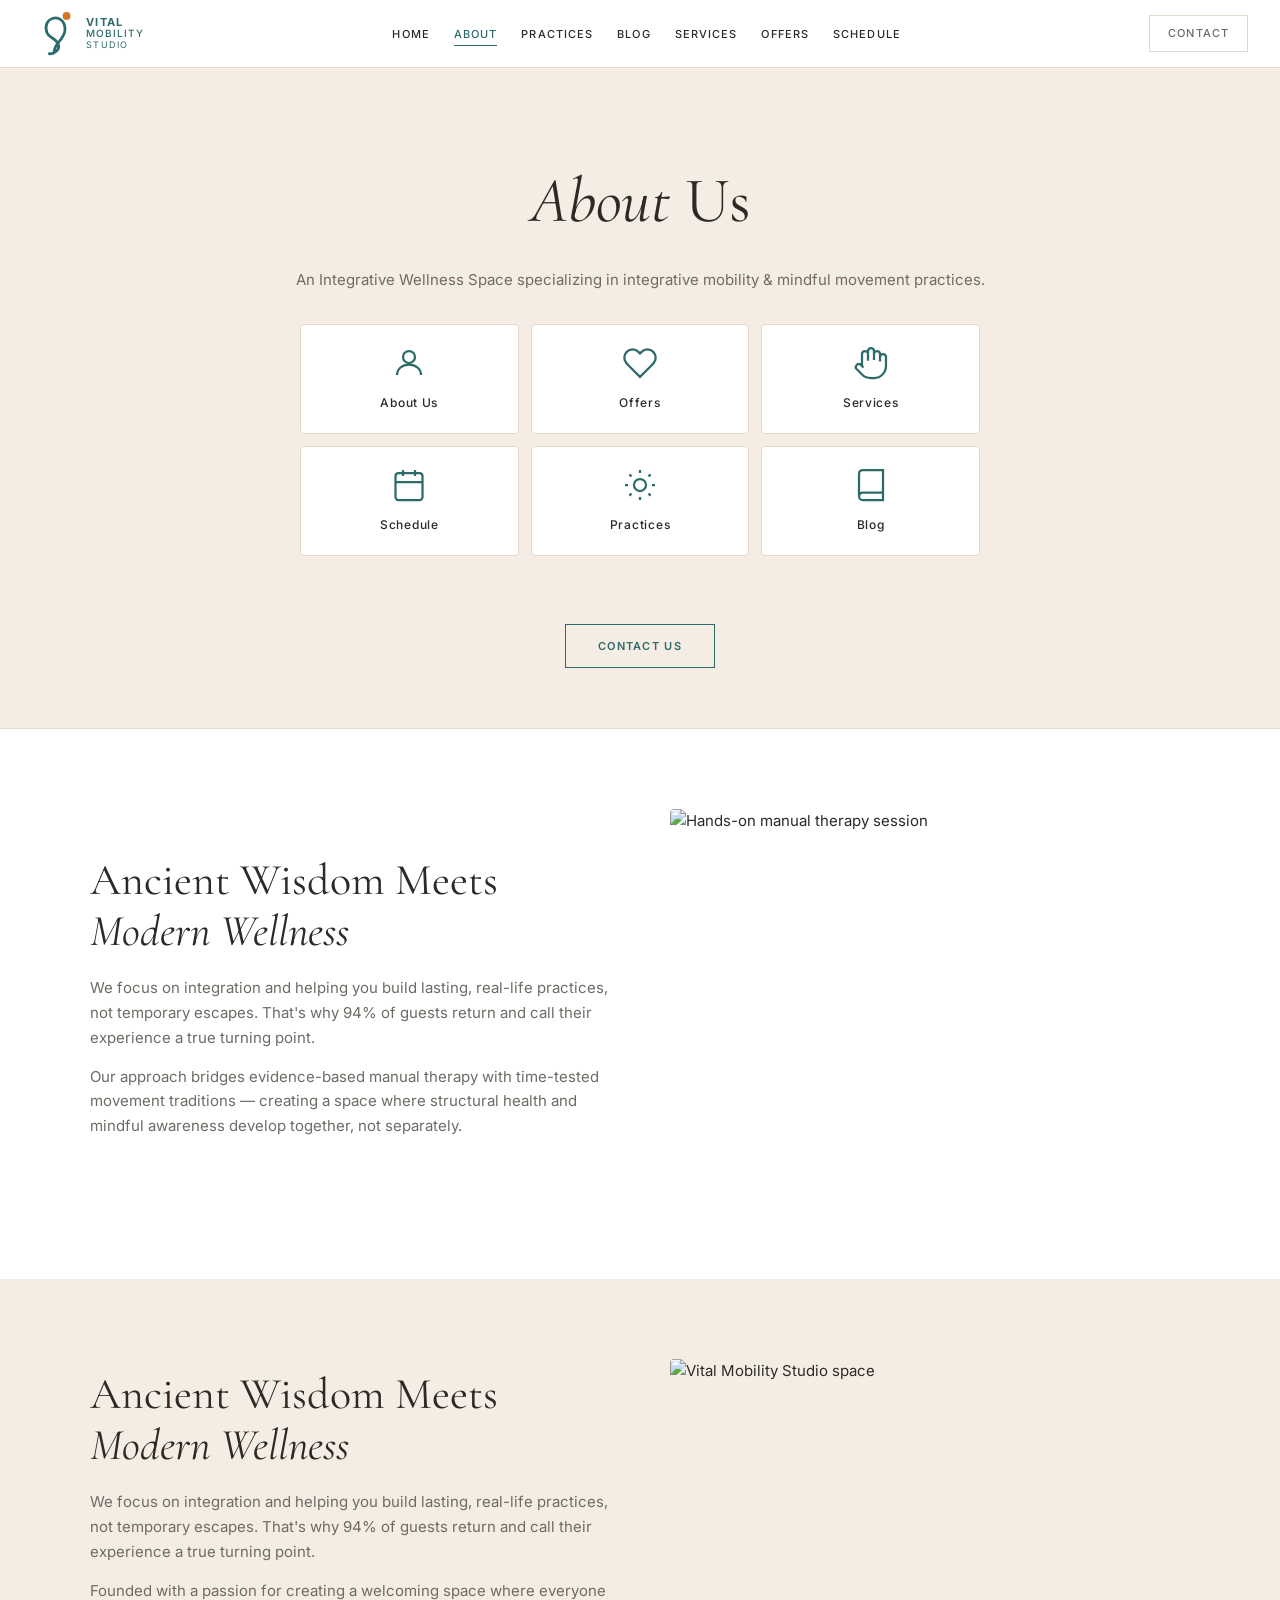
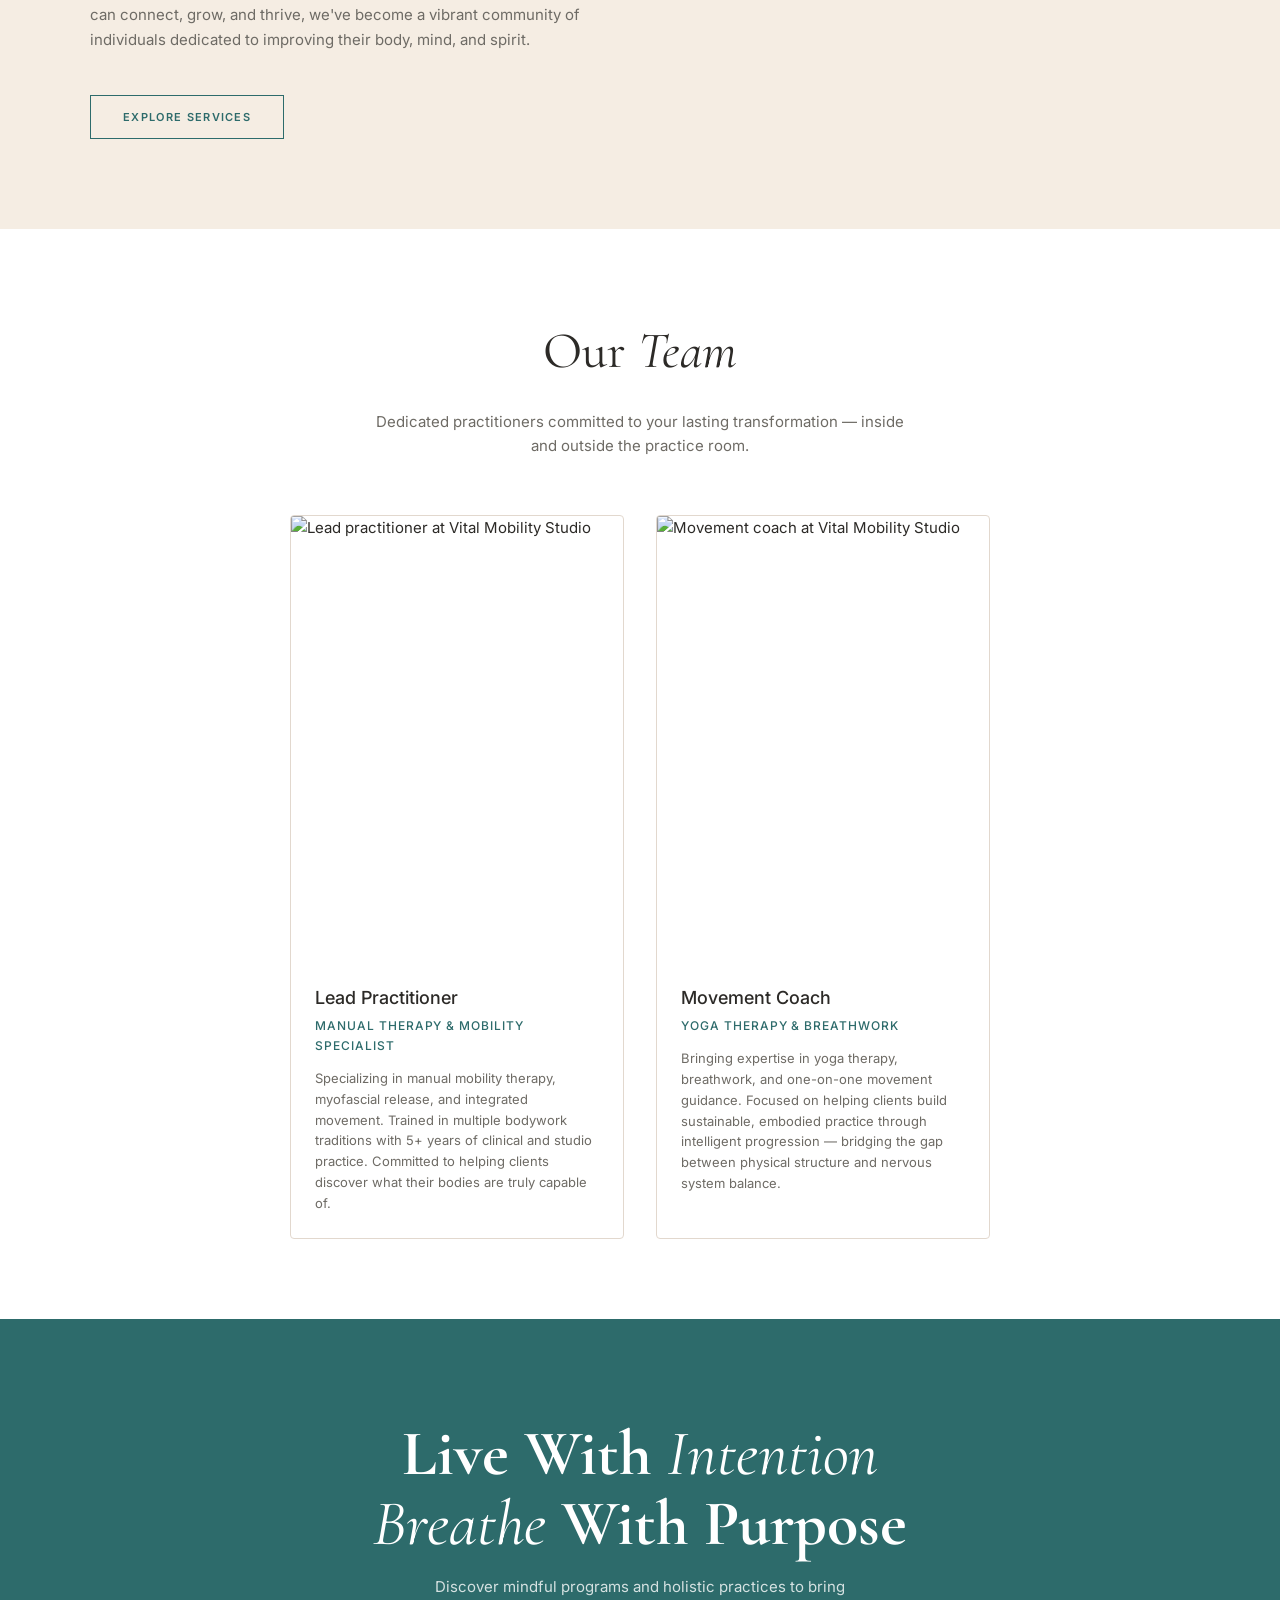
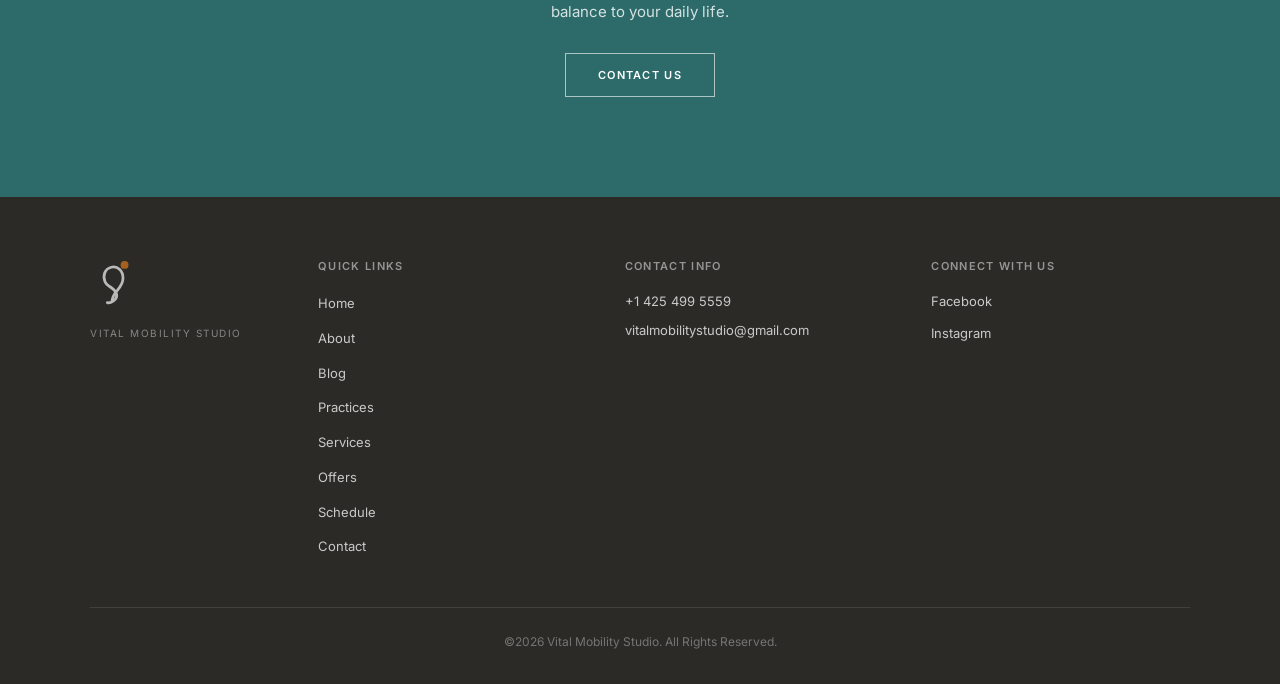
==== about.html @ e7a3f4a9 "Initial site build for Vital Mobility Studio Complete static HTML/CSS site with 8 pages: - Home, Abo" ====
<!DOCTYPE html>
<html lang="en">
<head>
  <meta charset="UTF-8">
  <meta name="viewport" content="width=device-width, initial-scale=1.0">
  <title>About Us — Vital Mobility Studio</title>
  <link rel="stylesheet" href="css/style.css">
</head>
<body>

<nav class="site-nav">
  <a href="index.html" class="nav-logo">
    <svg viewBox="0 0 56 64" fill="none" xmlns="http://www.w3.org/2000/svg">
      <circle cx="44" cy="9" r="5" fill="#d4761f"/>
      <path d="M28 56 C28 42 42 40 42 26 C42 16 35 10 27 12 C19 14 16 22 19 30 C22 38 34 38 34 48 C34 54 26 58 22 57" stroke="#2d6b6b" stroke-width="3.5" stroke-linecap="round" fill="none"/>
    </svg>
    <div>
      <div style="font-size:11px;font-weight:700;letter-spacing:0.12em;color:#2d6b6b;line-height:1.1;">VITAL</div>
      <div style="font-size:10px;font-weight:500;letter-spacing:0.1em;color:#2d6b6b;line-height:1.1;">MOBILITY</div>
      <div style="font-size:9px;font-weight:400;letter-spacing:0.14em;color:#2d6b6b;line-height:1.3;">STUDIO</div>
    </div>
  </a>
  <ul class="nav-links">
    <li><a href="index.html">Home</a></li>
    <li><a href="about.html" class="active">About</a></li>
    <li><a href="practices.html">Practices</a></li>
    <li><a href="blog.html">Blog</a></li>
    <li><a href="services.html">Services</a></li>
    <li><a href="offers.html">Offers</a></li>
    <li><a href="schedule.html">Schedule</a></li>
  </ul>
  <a href="contact.html" class="nav-contact-btn">Contact</a>
  <button class="nav-toggle" aria-label="Menu"><span></span><span></span><span></span></button>
</nav>
<div class="mobile-menu">
  <ul>
    <li><a href="index.html">Home</a></li>
    <li><a href="about.html">About</a></li>
    <li><a href="practices.html">Practices</a></li>
    <li><a href="blog.html">Blog</a></li>
    <li><a href="services.html">Services</a></li>
    <li><a href="offers.html">Offers</a></li>
    <li><a href="schedule.html">Schedule</a></li>
    <li><a href="contact.html">Contact</a></li>
  </ul>
</div>

<main>

  <!-- Page Hero -->
  <section class="page-hero">
    <div class="hero-bg" style="background-image:url('https://images.unsplash.com/photo-1599901860904-17e6ed7083a0?auto=format&fit=crop&w=1600&q=80');"></div>
    <h1><span class="serif-italic">About</span> Us</h1>
    <p>An Integrative Wellness Space specializing in integrative mobility &amp; mindful movement practices.</p>

    <div class="nav-grid" style="margin-top:32px;">
      <a href="about.html"><svg viewBox="0 0 24 24" fill="none" stroke="currentColor" stroke-width="1.5"><circle cx="12" cy="8" r="4"/><path d="M4 20c0-4 3.6-7 8-7s8 3 8 7"/></svg><span>About Us</span></a>
      <a href="offers.html"><svg viewBox="0 0 24 24" fill="none" stroke="currentColor" stroke-width="1.5"><path d="M20.84 4.61a5.5 5.5 0 00-7.78 0L12 5.67l-1.06-1.06a5.5 5.5 0 00-7.78 7.78l1.06 1.06L12 21.23l7.78-7.78 1.06-1.06a5.5 5.5 0 000-7.78z"/></svg><span>Offers</span></a>
      <a href="services.html"><svg viewBox="0 0 24 24" fill="none" stroke="currentColor" stroke-width="1.5"><path d="M18 11V6a2 2 0 00-2-2h0a2 2 0 00-2 2v4M14 10V4a2 2 0 00-2-2h0a2 2 0 00-2 2v2M10 10.5V6a2 2 0 00-2-2h0a2 2 0 00-2 2v8M18 8a2 2 0 114 0v6a8 8 0 01-8 8h-2c-2.8 0-4.5-.86-5.99-2.34l-3.6-3.6a2 2 0 012.83-2.82L7 15"/></svg><span>Services</span></a>
      <a href="schedule.html"><svg viewBox="0 0 24 24" fill="none" stroke="currentColor" stroke-width="1.5"><rect x="3" y="4" width="18" height="18" rx="2"/><path d="M16 2v4M8 2v4M3 10h18"/></svg><span>Schedule</span></a>
      <a href="practices.html"><svg viewBox="0 0 24 24" fill="none" stroke="currentColor" stroke-width="1.5"><circle cx="12" cy="12" r="4"/><path d="M12 2v2M12 20v2M4.93 4.93l1.41 1.41M17.66 17.66l1.41 1.41M2 12h2M20 12h2M4.93 19.07l1.41-1.41M17.66 6.34l1.41-1.41"/></svg><span>Practices</span></a>
      <a href="blog.html"><svg viewBox="0 0 24 24" fill="none" stroke="currentColor" stroke-width="1.5"><path d="M4 19.5A2.5 2.5 0 016.5 17H20"/><path d="M6.5 2H20v20H6.5A2.5 2.5 0 014 19.5v-15A2.5 2.5 0 016.5 2z"/></svg><span>Blog</span></a>
    </div>

    <a href="contact.html" class="btn btn-teal" style="margin-top:28px;">Contact Us</a>
  </section>

  <!-- Mission -->
  <section class="bg-white">
    <div class="container">
      <div class="split">
        <div class="split-text">
          <h2>Ancient Wisdom Meets <span class="serif-italic">Modern Wellness</span></h2>
          <p>We focus on integration and helping you build lasting, real-life practices, not temporary escapes. That's why 94% of guests return and call their experience a true turning point.</p>
          <p>Our approach bridges evidence-based manual therapy with time-tested movement traditions — creating a space where structural health and mindful awareness develop together, not separately.</p>
        </div>
        <div class="split-img">
          <img src="https://images.unsplash.com/photo-1571019613454-1cb2f99b2d8b?auto=format&fit=crop&w=800&q=80" alt="Hands-on manual therapy session">
        </div>
      </div>
    </div>
  </section>

  <!-- Values -->
  <section class="bg-warm">
    <div class="container">
      <div class="split reverse">
        <div class="split-img">
          <img src="https://images.unsplash.com/photo-1518020382113-a7e8fc38e0f4?auto=format&fit=crop&w=800&q=80" alt="Vital Mobility Studio space">
        </div>
        <div class="split-text">
          <h2>Ancient Wisdom Meets <span class="serif-italic">Modern Wellness</span></h2>
          <p>We focus on integration and helping you build lasting, real-life practices, not temporary escapes. That's why 94% of guests return and call their experience a true turning point.</p>
          <p>Founded with a passion for creating a welcoming space where everyone can connect, grow, and thrive, we've become a vibrant community of individuals dedicated to improving their body, mind, and spirit.</p>
          <a href="services.html" class="btn btn-teal mt-btn">Explore Services</a>
        </div>
      </div>
    </div>
  </section>

  <!-- Team -->
  <section class="bg-white">
    <div class="container">
      <div class="section-title">
        <h2>Our <span class="serif-italic">Team</span></h2>
      </div>
      <p class="section-subtitle">Dedicated practitioners committed to your lasting transformation — inside and outside the practice room.</p>

      <div class="team-grid">
        <div class="team-card">
          <div class="team-card-img">
            <img src="https://images.unsplash.com/photo-1544005313-94ddf0286df2?auto=format&fit=crop&w=600&q=80" alt="Lead practitioner at Vital Mobility Studio">
          </div>
          <div class="team-card-body">
            <h3>Lead Practitioner</h3>
            <div class="role">Manual Therapy &amp; Mobility Specialist</div>
            <p>Specializing in manual mobility therapy, myofascial release, and integrated movement. Trained in multiple bodywork traditions with 5+ years of clinical and studio practice. Committed to helping clients discover what their bodies are truly capable of.</p>
          </div>
        </div>
        <div class="team-card">
          <div class="team-card-img">
            <img src="https://images.unsplash.com/photo-1554151228-14d9def656e4?auto=format&fit=crop&w=600&q=80" alt="Movement coach at Vital Mobility Studio">
          </div>
          <div class="team-card-body">
            <h3>Movement Coach</h3>
            <div class="role">Yoga Therapy &amp; Breathwork</div>
            <p>Bringing expertise in yoga therapy, breathwork, and one-on-one movement guidance. Focused on helping clients build sustainable, embodied practice through intelligent progression — bridging the gap between physical structure and nervous system balance.</p>
          </div>
        </div>
      </div>
    </div>
  </section>

  <!-- CTA -->
  <div class="cta-banner">
    <div class="cta-banner-bg" style="background-image:url('https://images.unsplash.com/photo-1544367567-0f2fcb009e0b?auto=format&fit=crop&w=1600&q=80');"></div>
    <div class="cta-banner-content">
      <h2>Live With <span class="serif-italic">Intention</span><br><span class="serif-italic">Breathe</span> With Purpose</h2>
      <p>Discover mindful programs and holistic practices to bring balance to your daily life.</p>
      <a href="contact.html" class="btn btn-white mt-btn">Contact Us</a>
    </div>
  </div>

</main>

<footer class="site-footer">
  <div class="footer-grid">
    <div class="footer-logo">
      <svg viewBox="0 0 56 64" fill="none" xmlns="http://www.w3.org/2000/svg">
        <circle cx="44" cy="9" r="5" fill="#d4761f" opacity="0.8"/>
        <path d="M28 56 C28 42 42 40 42 26 C42 16 35 10 27 12 C19 14 16 22 19 30 C22 38 34 38 34 48 C34 54 26 58 22 57" stroke="rgba(255,255,255,0.75)" stroke-width="3.5" stroke-linecap="round" fill="none"/>
      </svg>
      <div class="footer-logo-text">Vital Mobility Studio</div>
    </div>
    <div class="footer-col">
      <h4>Quick Links</h4>
      <ul>
        <li><a href="index.html">Home</a></li>
        <li><a href="about.html">About</a></li>
        <li><a href="blog.html">Blog</a></li>
        <li><a href="practices.html">Practices</a></li>
        <li><a href="services.html">Services</a></li>
        <li><a href="offers.html">Offers</a></li>
        <li><a href="schedule.html">Schedule</a></li>
        <li><a href="contact.html">Contact</a></li>
      </ul>
    </div>
    <div class="footer-col">
      <h4>Contact Info</h4>
      <p><a href="tel:+14254995559">+1 425 499 5559</a></p>
      <p style="margin-top:8px;"><a href="mailto:vitalmobilitystudio@gmail.com">vitalmobilitystudio@gmail.com</a></p>
    </div>
    <div class="footer-col">
      <h4>Connect With Us</h4>
      <div class="social-links">
        <a href="#">Facebook</a>
        <a href="#">Instagram</a>
      </div>
    </div>
  </div>
  <div class="footer-bottom">&copy;2026 Vital Mobility Studio. All Rights Reserved.</div>
</footer>

<script src="js/main.js"></script>
</body>
</html>
---- css/style.css ----
@import url('https://fonts.googleapis.com/css2?family=Cormorant+Garamond:ital,wght@0,400;0,500;0,600;1,400;1,500;1,600&family=Inter:wght@300;400;500;600&display=swap');

/* ── Variables ──────────────────────────────────────── */
:root {
  --bg:         #f5ede3;
  --bg-white:   #ffffff;
  --teal:       #2d6b6b;
  --teal-dark:  #1e4f4f;
  --orange:     #d4761f;
  --text:       #2c2a27;
  --text-light: #6e6b65;
  --text-muted: #a8a39c;
  --border:     #e2d8ce;
  --card-bg:    #f9f5f1;
  --max-w:      1100px;
}

/* ── Reset ──────────────────────────────────────────── */
*, *::before, *::after { margin: 0; padding: 0; box-sizing: border-box; }
html { scroll-behavior: smooth; }
body { font-family: 'Inter', sans-serif; color: var(--text); background: var(--bg-white); line-height: 1.65; font-size: 15px; }
img { max-width: 100%; height: auto; display: block; }
a { color: inherit; text-decoration: none; }

/* ── Typography helpers ─────────────────────────────── */
.serif        { font-family: 'Cormorant Garamond', serif; font-weight: 400; }
.serif-italic { font-family: 'Cormorant Garamond', serif; font-style: italic; font-weight: 400; }
.caps         { font-size: 11px; font-weight: 600; letter-spacing: 0.12em; text-transform: uppercase; }

/* ── Navigation ─────────────────────────────────────── */
.site-nav {
  position: fixed;
  top: 0; left: 0; right: 0;
  z-index: 1000;
  background: rgba(255,255,255,0.96);
  backdrop-filter: blur(10px);
  border-bottom: 1px solid var(--border);
  padding: 0 32px;
  height: 68px;
  display: flex;
  align-items: center;
  justify-content: space-between;
}

.nav-logo {
  display: flex;
  align-items: center;
  gap: 10px;
  flex-shrink: 0;
}
.nav-logo svg { width: 44px; height: 52px; }

.nav-links {
  display: flex;
  align-items: center;
  gap: 24px;
  list-style: none;
}
.nav-links a {
  font-size: 11px;
  font-weight: 500;
  letter-spacing: 0.1em;
  text-transform: uppercase;
  color: var(--text);
  transition: color 0.2s;
  padding: 4px 0;
  border-bottom: 1px solid transparent;
}
.nav-links a:hover,
.nav-links a.active { color: var(--teal); border-bottom-color: var(--teal); }

.nav-contact-btn {
  font-size: 11px;
  font-weight: 500;
  letter-spacing: 0.1em;
  text-transform: uppercase;
  color: var(--text-light);
  padding: 8px 18px;
  border: 1px solid var(--border);
  transition: all 0.2s;
}
.nav-contact-btn:hover { border-color: var(--teal); color: var(--teal); }

.nav-toggle {
  display: none;
  flex-direction: column;
  gap: 5px;
  cursor: pointer;
  padding: 4px;
  background: none;
  border: none;
}
.nav-toggle span { display: block; width: 22px; height: 2px; background: var(--text); transition: all 0.3s; }

.mobile-menu {
  display: none;
  position: fixed;
  top: 68px; left: 0; right: 0;
  background: white;
  border-bottom: 1px solid var(--border);
  padding: 24px 32px;
  z-index: 999;
}
.mobile-menu.open { display: block; }
.mobile-menu ul { list-style: none; display: flex; flex-direction: column; gap: 16px; }
.mobile-menu a {
  font-size: 13px;
  font-weight: 500;
  letter-spacing: 0.1em;
  text-transform: uppercase;
  color: var(--text);
}

/* ── Page shell ─────────────────────────────────────── */
main { padding-top: 68px; }

/* ── Hero ───────────────────────────────────────────── */
.hero {
  background: var(--bg);
  min-height: 90vh;
  display: flex;
  flex-direction: column;
  align-items: center;
  justify-content: center;
  text-align: center;
  padding: 80px 40px;
  position: relative;
  overflow: hidden;
}
.hero-bg {
  position: absolute;
  inset: 0;
  background-size: cover;
  background-position: center;
  opacity: 0.18;
}
.hero-content { position: relative; z-index: 1; max-width: 720px; }
.hero h1 { font-family: 'Cormorant Garamond', serif; font-size: clamp(42px, 7vw, 80px); line-height: 1.1; font-weight: 400; color: var(--text); }
.hero-sub { font-size: 15px; color: var(--text-light); margin-top: 20px; max-width: 480px; margin-left: auto; margin-right: auto; }

/* Page hero (interior pages) */
.page-hero {
  background: var(--bg);
  padding: 80px 40px 60px;
  text-align: center;
  border-bottom: 1px solid var(--border);
}
.page-hero h1 { font-family: 'Cormorant Garamond', serif; font-size: clamp(36px, 5vw, 64px); font-weight: 400; }
.page-hero p { color: var(--text-light); margin-top: 14px; font-size: 15px; }

/* ── Nav grid (hero quick links) ────────────────────── */
.nav-grid {
  display: grid;
  grid-template-columns: repeat(3, 1fr);
  gap: 12px;
  max-width: 680px;
  margin: 40px auto;
}
.nav-grid a {
  display: flex;
  flex-direction: column;
  align-items: center;
  gap: 12px;
  padding: 20px 16px;
  background: white;
  border: 1px solid var(--border);
  border-radius: 4px;
  transition: all 0.2s;
}
.nav-grid a:hover { border-color: var(--teal); }
.nav-grid svg { width: 36px; height: 36px; color: var(--teal); }
.nav-grid span { font-size: 12px; font-weight: 500; letter-spacing: 0.06em; color: var(--text); }

/* ── Sections ───────────────────────────────────────── */
section { padding: 80px 40px; }
.container { max-width: var(--max-w); margin: 0 auto; }

.section-title {
  text-align: center;
  margin-bottom: 16px;
}
.section-title h2 { font-family: 'Cormorant Garamond', serif; font-size: clamp(32px, 4vw, 52px); font-weight: 400; }
.section-subtitle { text-align: center; color: var(--text-light); max-width: 540px; margin: 0 auto 56px; font-size: 15px; }

/* ── Stats bar ──────────────────────────────────────── */
.stats-bar {
  background: white;
  border-top: 1px solid var(--border);
  border-bottom: 1px solid var(--border);
  padding: 48px 40px;
}
.stats-grid {
  display: flex;
  justify-content: center;
  gap: 80px;
  flex-wrap: wrap;
}
.stat { text-align: center; }
.stat-num { font-family: 'Cormorant Garamond', serif; font-size: 56px; color: var(--text); line-height: 1; }
.stat-label { font-size: 12px; font-weight: 500; letter-spacing: 0.1em; text-transform: uppercase; color: var(--text-muted); margin-top: 8px; }

/* ── Split content block ────────────────────────────── */
.split {
  display: grid;
  grid-template-columns: 1fr 1fr;
  gap: 60px;
  align-items: center;
}
.split.reverse { direction: rtl; }
.split.reverse > * { direction: ltr; }
.split-img {
  border-radius: 4px;
  overflow: hidden;
  aspect-ratio: 4/3;
}
.split-img img { width: 100%; height: 100%; object-fit: cover; }
.split-text h2 { font-family: 'Cormorant Garamond', serif; font-size: clamp(28px, 3.5vw, 44px); font-weight: 400; line-height: 1.15; margin-bottom: 20px; }
.split-text p { color: var(--text-light); margin-bottom: 14px; }

/* ── Service cards ──────────────────────────────────── */
.services-overview {
  display: grid;
  grid-template-columns: repeat(3, 1fr);
  gap: 16px;
  margin-bottom: 24px;
}
.services-overview .card-2col {
  grid-column: span 1;
}
.services-row2 {
  display: grid;
  grid-template-columns: 1fr 1fr;
  gap: 16px;
  max-width: 740px;
  margin: 0 auto;
}

.service-card {
  display: flex;
  flex-direction: column;
  align-items: center;
  gap: 14px;
  padding: 28px 20px;
  background: white;
  border: 1px solid var(--border);
  border-radius: 4px;
  text-align: center;
  transition: border-color 0.2s;
}
.service-card:hover { border-color: var(--teal); }
.service-card svg { width: 40px; height: 40px; color: var(--teal); }
.service-card h3 { font-size: 14px; font-weight: 500; }

/* ── Service detail blocks ──────────────────────────── */
.service-detail {
  padding: 80px 40px;
  background: white;
}
.service-detail:nth-child(even) { background: var(--bg); }

/* ── Pricing cards ──────────────────────────────────── */
.pricing-grid {
  display: grid;
  grid-template-columns: 1fr 1fr;
  gap: 32px;
  max-width: 900px;
  margin: 0 auto;
}
.pricing-card {
  background: var(--card-bg);
  border: 1px solid var(--border);
  border-radius: 4px;
  padding: 40px 36px;
}
.pricing-card.featured {
  background: var(--teal);
  color: white;
  border-color: var(--teal);
}
.pricing-card.featured .price-note,
.pricing-card.featured .pricing-label,
.pricing-card.featured p,
.pricing-card.featured li,
.pricing-card.featured .section-head { color: rgba(255,255,255,0.8); }

.price-amount { font-family: 'Cormorant Garamond', serif; font-size: 56px; font-weight: 400; line-height: 1; color: var(--teal); }
.pricing-card.featured .price-amount { color: white; }
.price-note { font-size: 11px; color: var(--text-muted); letter-spacing: 0.08em; text-transform: uppercase; margin-top: 4px; }
.pricing-label { font-size: 11px; font-weight: 600; letter-spacing: 0.12em; text-transform: uppercase; color: var(--text-muted); margin-bottom: 6px; margin-top: 24px; }
.pricing-card h3 { font-size: 18px; font-weight: 500; margin-bottom: 20px; }
.pricing-card p { font-size: 14px; color: var(--text-light); margin-bottom: 12px; line-height: 1.6; }
.pricing-card ul { list-style: none; display: flex; flex-direction: column; gap: 8px; margin-bottom: 12px; }
.pricing-card li { font-size: 14px; color: var(--text-light); padding-left: 16px; position: relative; }
.pricing-card li::before { content: '•'; position: absolute; left: 0; color: var(--orange); }
.pricing-card.featured li::before { color: rgba(255,255,255,0.6); }
.section-head { font-size: 12px; font-weight: 600; letter-spacing: 0.06em; text-transform: uppercase; color: var(--text-muted); margin-top: 20px; margin-bottom: 8px; }

/* ── Offers pack section ────────────────────────────── */
.pack-section { padding: 80px 40px; }
.pack-section:nth-child(even) { background: var(--bg); }
.pack-section h2 { font-family: 'Cormorant Garamond', serif; font-size: clamp(30px, 4vw, 48px); text-align: center; margin-bottom: 12px; }
.pack-desc { text-align: center; color: var(--text-light); max-width: 620px; margin: 0 auto 48px; }

/* ── Single pricing card (wide) ─────────────────────── */
.pricing-single {
  max-width: 640px;
  margin: 0 auto;
}

/* ── Process steps ──────────────────────────────────── */
.process-grid {
  display: grid;
  grid-template-columns: repeat(3, 1fr);
  gap: 32px;
}
.process-item { display: flex; gap: 16px; align-items: flex-start; }
.process-icon { flex-shrink: 0; width: 36px; height: 36px; color: var(--teal); margin-top: 4px; }
.process-text h4 { font-size: 14px; font-weight: 600; margin-bottom: 6px; }
.process-text p { font-size: 13px; color: var(--text-light); }

/* ── Team cards ─────────────────────────────────────── */
.team-grid {
  display: grid;
  grid-template-columns: repeat(2, 1fr);
  gap: 32px;
  max-width: 700px;
  margin: 0 auto;
}
.team-card { border-radius: 4px; overflow: hidden; border: 1px solid var(--border); }
.team-card-img { aspect-ratio: 3/4; overflow: hidden; }
.team-card-img img { width: 100%; height: 100%; object-fit: cover; transition: transform 0.4s; }
.team-card:hover .team-card-img img { transform: scale(1.03); }
.team-card-body { padding: 24px; }
.team-card-body h3 { font-size: 18px; font-weight: 500; margin-bottom: 4px; }
.team-card-body .role { font-size: 12px; color: var(--teal); font-weight: 500; letter-spacing: 0.08em; text-transform: uppercase; margin-bottom: 12px; }
.team-card-body p { font-size: 13px; color: var(--text-light); line-height: 1.6; }

/* ── Testimonials ───────────────────────────────────── */
.testimonials-grid {
  display: grid;
  grid-template-columns: repeat(3, 1fr);
  gap: 24px;
}
.testimonial {
  background: var(--card-bg);
  border: 1px solid var(--border);
  border-radius: 4px;
  padding: 28px 24px;
}
.testimonial-text { font-family: 'Cormorant Garamond', serif; font-style: italic; font-size: 17px; line-height: 1.5; color: var(--text); margin-bottom: 20px; }
.testimonial-stars { color: var(--orange); font-size: 13px; letter-spacing: 2px; margin-bottom: 8px; }
.testimonial-author { font-size: 12px; font-weight: 500; letter-spacing: 0.06em; text-transform: uppercase; color: var(--text-muted); }

/* ── CTA banner ─────────────────────────────────────── */
.cta-banner {
  position: relative;
  background: var(--teal);
  padding: 100px 40px;
  text-align: center;
  overflow: hidden;
}
.cta-banner-bg {
  position: absolute;
  inset: 0;
  background-size: cover;
  background-position: center;
  opacity: 0.2;
}
.cta-banner-content { position: relative; z-index: 1; }
.cta-banner h2 { font-family: 'Cormorant Garamond', serif; font-size: clamp(36px, 5vw, 64px); color: white; line-height: 1.1; }
.cta-banner p { color: rgba(255,255,255,0.8); margin-top: 16px; font-size: 15px; max-width: 420px; margin-left: auto; margin-right: auto; }

/* ── Buttons ────────────────────────────────────────── */
.btn {
  display: inline-block;
  padding: 12px 32px;
  font-size: 11px;
  font-weight: 600;
  letter-spacing: 0.12em;
  text-transform: uppercase;
  border: 1px solid currentColor;
  transition: all 0.2s;
  cursor: pointer;
  background: none;
}
.btn-teal { color: var(--teal); border-color: var(--teal); }
.btn-teal:hover { background: var(--teal); color: white; }
.btn-white { color: white; border-color: rgba(255,255,255,0.6); }
.btn-white:hover { background: white; color: var(--teal); }
.btn-dark { color: var(--text); border-color: var(--text); }
.btn-dark:hover { background: var(--text); color: white; }

.mt-btn { margin-top: 28px; }

/* ── FAQ ────────────────────────────────────────────── */
.faq-list { max-width: 720px; margin: 0 auto; display: flex; flex-direction: column; gap: 0; }
.faq-item { border: 1px solid var(--border); border-top: none; }
.faq-item:first-child { border-top: 1px solid var(--border); }
.faq-question {
  width: 100%;
  display: flex;
  justify-content: space-between;
  align-items: center;
  padding: 20px 24px;
  font-size: 14px;
  font-weight: 500;
  color: var(--text);
  background: none;
  border: none;
  cursor: pointer;
  text-align: left;
  gap: 16px;
  transition: color 0.2s;
}
.faq-question:hover { color: var(--teal); }
.faq-icon { flex-shrink: 0; font-size: 20px; font-weight: 300; color: var(--text-muted); transition: transform 0.2s; }
.faq-item.open .faq-icon { transform: rotate(45deg); color: var(--teal); }
.faq-answer { display: none; padding: 0 24px 20px; font-size: 14px; color: var(--text-light); line-height: 1.7; }
.faq-item.open .faq-answer { display: block; }

/* ── Blog cards ─────────────────────────────────────── */
.blog-grid { display: flex; flex-direction: column; gap: 48px; max-width: 820px; margin: 0 auto; }
.blog-card { display: grid; grid-template-columns: 340px 1fr; gap: 40px; align-items: start; border-bottom: 1px solid var(--border); padding-bottom: 48px; }
.blog-card:last-child { border-bottom: none; }
.blog-card-img { border-radius: 4px; overflow: hidden; aspect-ratio: 16/10; }
.blog-card-img img { width: 100%; height: 100%; object-fit: cover; transition: transform 0.4s; }
.blog-card:hover .blog-card-img img { transform: scale(1.03); }
.blog-meta { display: flex; align-items: center; gap: 10px; margin-bottom: 14px; }
.blog-author-avatar { width: 32px; height: 32px; border-radius: 50%; object-fit: cover; border: 1px solid var(--border); }
.blog-meta-text { font-size: 12px; color: var(--text-muted); }
.blog-card h2 { font-family: 'Cormorant Garamond', serif; font-size: 26px; font-weight: 500; line-height: 1.2; margin-bottom: 12px; }
.blog-card p { font-size: 14px; color: var(--text-light); line-height: 1.6; }
.blog-read-more { display: inline-block; margin-top: 16px; font-size: 12px; font-weight: 500; letter-spacing: 0.08em; text-transform: uppercase; color: var(--teal); border-bottom: 1px solid var(--teal); padding-bottom: 2px; }

/* ── Practices gallery ──────────────────────────────── */
.practices-grid {
  display: grid;
  grid-template-columns: 1fr 1fr;
  gap: 32px;
}
.practice-card {
  border-radius: 4px;
  overflow: hidden;
  border: 1px solid var(--border);
  background: white;
}
.practice-card-img { aspect-ratio: 4/3; overflow: hidden; }
.practice-card-img img { width: 100%; height: 100%; object-fit: cover; transition: transform 0.4s; }
.practice-card:hover .practice-card-img img { transform: scale(1.03); }
.practice-card-body { padding: 24px; }
.practice-card-body h3 { font-family: 'Cormorant Garamond', serif; font-size: 24px; font-weight: 400; margin-bottom: 10px; }
.practice-card-body p { font-size: 13px; color: var(--text-light); line-height: 1.65; }

/* ── Contact ────────────────────────────────────────── */
.contact-grid { display: grid; grid-template-columns: 1fr 1fr; gap: 60px; align-items: start; }
.contact-info h3 { font-family: 'Cormorant Garamond', serif; font-size: 28px; margin-bottom: 24px; }
.contact-detail { display: flex; gap: 12px; align-items: flex-start; margin-bottom: 20px; }
.contact-detail svg { flex-shrink: 0; width: 18px; height: 18px; color: var(--teal); margin-top: 2px; }
.contact-detail-text p { font-size: 13px; color: var(--text-light); }
.contact-detail-text a { font-size: 14px; font-weight: 500; color: var(--text); transition: color 0.2s; }
.contact-detail-text a:hover { color: var(--teal); }
.contact-social { display: flex; gap: 12px; margin-top: 28px; }
.contact-social a { font-size: 12px; font-weight: 500; letter-spacing: 0.06em; text-transform: uppercase; color: var(--teal); border-bottom: 1px solid var(--teal); padding-bottom: 2px; }

.contact-form { display: flex; flex-direction: column; gap: 16px; }
.form-group { display: flex; flex-direction: column; gap: 6px; }
.form-group label { font-size: 11px; font-weight: 600; letter-spacing: 0.08em; text-transform: uppercase; color: var(--text-muted); }
.form-group input,
.form-group textarea,
.form-group select {
  padding: 12px 16px;
  border: 1px solid var(--border);
  background: var(--card-bg);
  font-family: 'Inter', sans-serif;
  font-size: 14px;
  color: var(--text);
  transition: border-color 0.2s;
  outline: none;
}
.form-group input:focus,
.form-group textarea:focus,
.form-group select:focus { border-color: var(--teal); }
.form-group textarea { resize: vertical; min-height: 130px; }

/* ── Schedule stub ──────────────────────────────────── */
.schedule-stub {
  text-align: center;
  padding: 80px 40px;
  background: var(--bg);
}
.schedule-stub .booking-placeholder {
  display: inline-block;
  margin-top: 40px;
  padding: 60px 80px;
  border: 2px dashed var(--border);
  border-radius: 4px;
  color: var(--text-muted);
  font-size: 13px;
}
.schedule-stub .booking-placeholder h3 { font-size: 18px; font-weight: 500; color: var(--text-light); margin-bottom: 12px; }

/* ── Footer ─────────────────────────────────────────── */
.site-footer {
  background: var(--text);
  color: rgba(255,255,255,0.85);
  padding: 60px 40px 32px;
}
.footer-grid {
  display: grid;
  grid-template-columns: 180px 1fr 1fr 1fr;
  gap: 48px;
  max-width: var(--max-w);
  margin: 0 auto;
  padding-bottom: 48px;
  border-bottom: 1px solid rgba(255,255,255,0.1);
}
.footer-logo svg { width: 44px; height: 52px; opacity: 0.9; }
.footer-logo-text { font-size: 10px; letter-spacing: 0.15em; text-transform: uppercase; opacity: 0.5; margin-top: 8px; }
.footer-col h4 { font-size: 11px; font-weight: 600; letter-spacing: 0.12em; text-transform: uppercase; color: rgba(255,255,255,0.5); margin-bottom: 16px; }
.footer-col ul { list-style: none; display: flex; flex-direction: column; gap: 10px; }
.footer-col a { font-size: 13px; color: rgba(255,255,255,0.75); transition: color 0.2s; }
.footer-col a:hover { color: white; }
.footer-col p { font-size: 13px; color: rgba(255,255,255,0.75); line-height: 1.6; }
.footer-col .social-links { display: flex; flex-direction: column; gap: 10px; margin-top: 0; }
.footer-bottom {
  max-width: var(--max-w);
  margin: 24px auto 0;
  text-align: center;
  font-size: 12px;
  color: rgba(255,255,255,0.35);
}

/* ── Utility ────────────────────────────────────────── */
.bg-warm { background: var(--bg); }
.bg-white { background: var(--bg-white); }
.text-center { text-align: center; }
.mt-8 { margin-top: 8px; }
.mt-16 { margin-top: 16px; }
.mt-24 { margin-top: 24px; }
.mt-40 { margin-top: 40px; }
.teal { color: var(--teal); }

/* ── Responsive ─────────────────────────────────────── */
@media (max-width: 900px) {
  .split { grid-template-columns: 1fr; gap: 32px; }
  .split.reverse { direction: ltr; }
  .pricing-grid { grid-template-columns: 1fr; }
  .services-overview { grid-template-columns: 1fr 1fr; }
  .testimonials-grid { grid-template-columns: 1fr; }
  .team-grid { grid-template-columns: 1fr 1fr; }
  .blog-card { grid-template-columns: 1fr; }
  .blog-card-img { aspect-ratio: 16/9; }
  .contact-grid { grid-template-columns: 1fr; }
  .footer-grid { grid-template-columns: 1fr 1fr; }
  .process-grid { grid-template-columns: 1fr 1fr; }
  .practices-grid { grid-template-columns: 1fr; }
}

@media (max-width: 640px) {
  section { padding: 60px 24px; }
  .hero { padding: 60px 24px; }
  .page-hero { padding: 60px 24px 40px; }
  .nav-links { display: none; }
  .nav-contact-btn { display: none; }
  .nav-toggle { display: flex; }
  .site-nav { padding: 0 24px; }
  .nav-grid { grid-template-columns: 1fr 1fr; }
  .stats-grid { gap: 40px; }
  .services-overview { grid-template-columns: 1fr; }
  .services-row2 { grid-template-columns: 1fr; }
  .team-grid { grid-template-columns: 1fr; }
  .footer-grid { grid-template-columns: 1fr; gap: 32px; }
  .process-grid { grid-template-columns: 1fr; }
  .pricing-card { padding: 28px 24px; }
  .pack-section { padding: 60px 24px; }
}
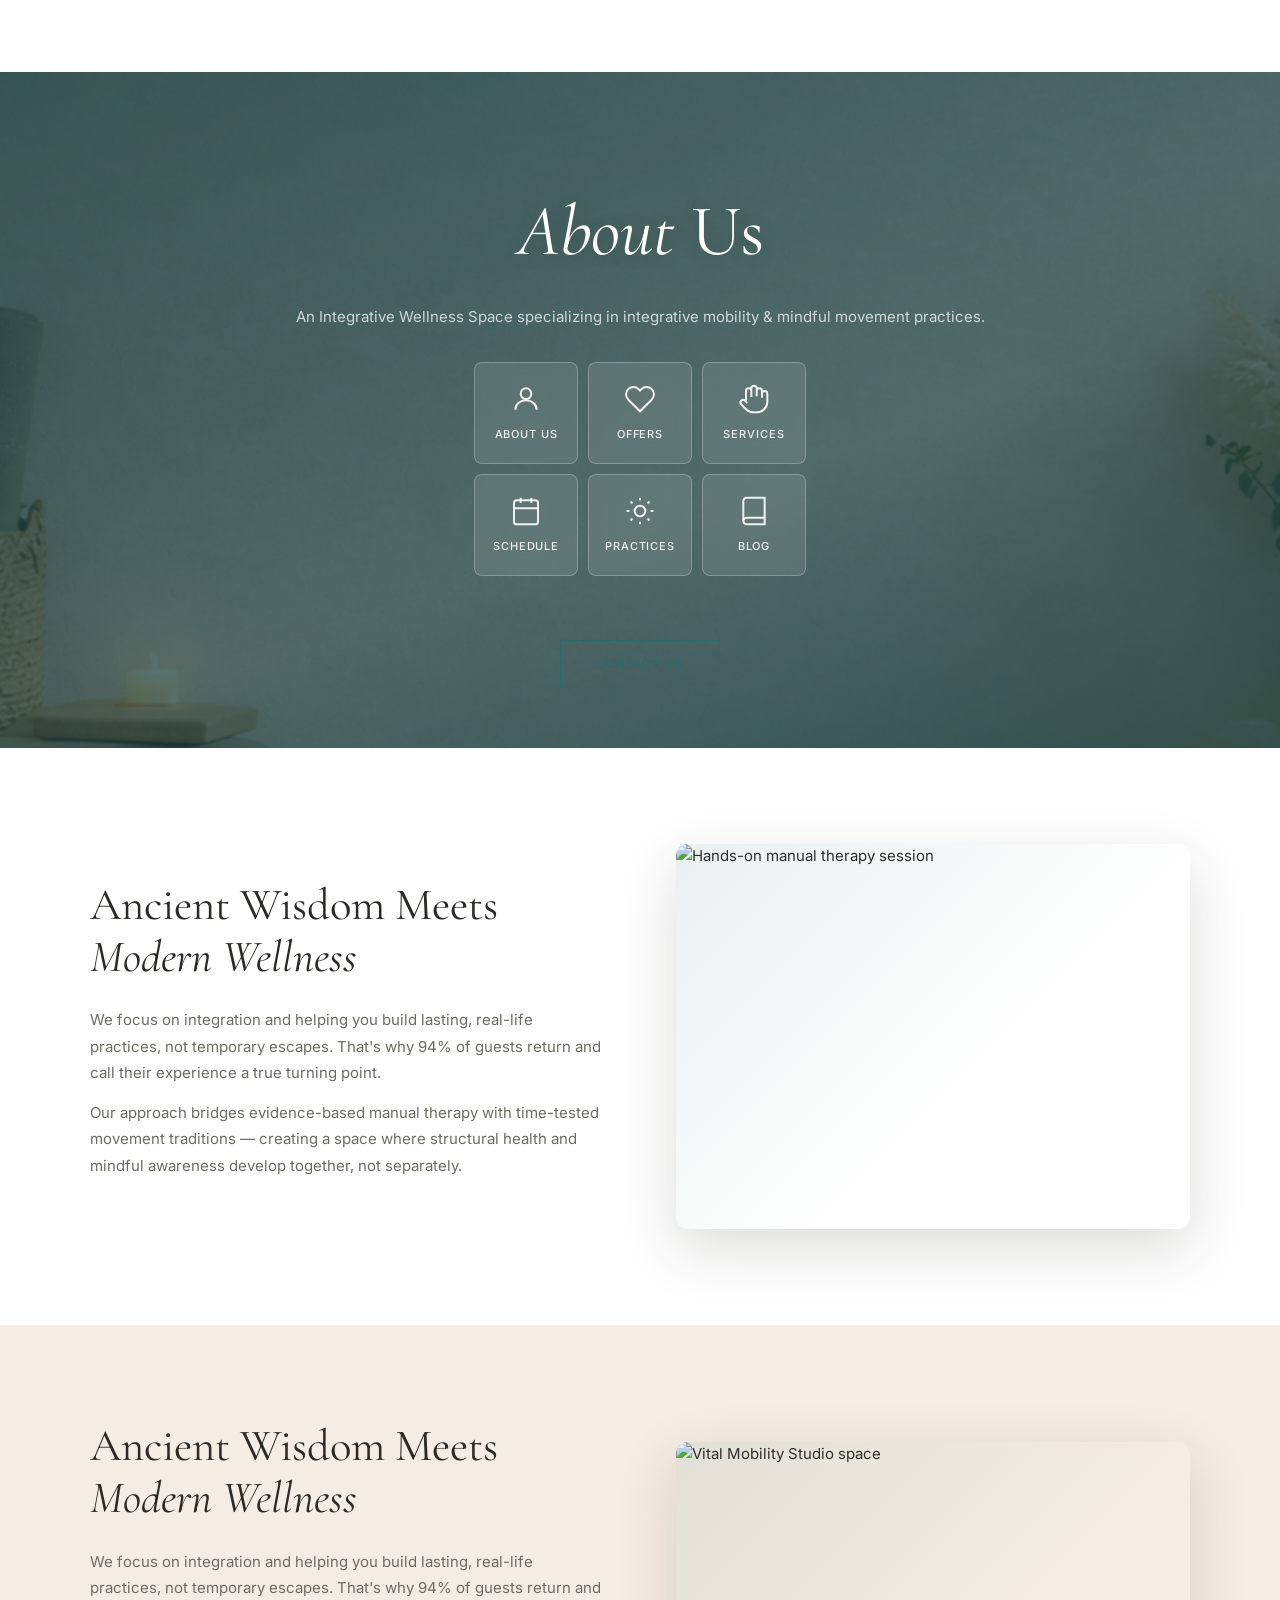
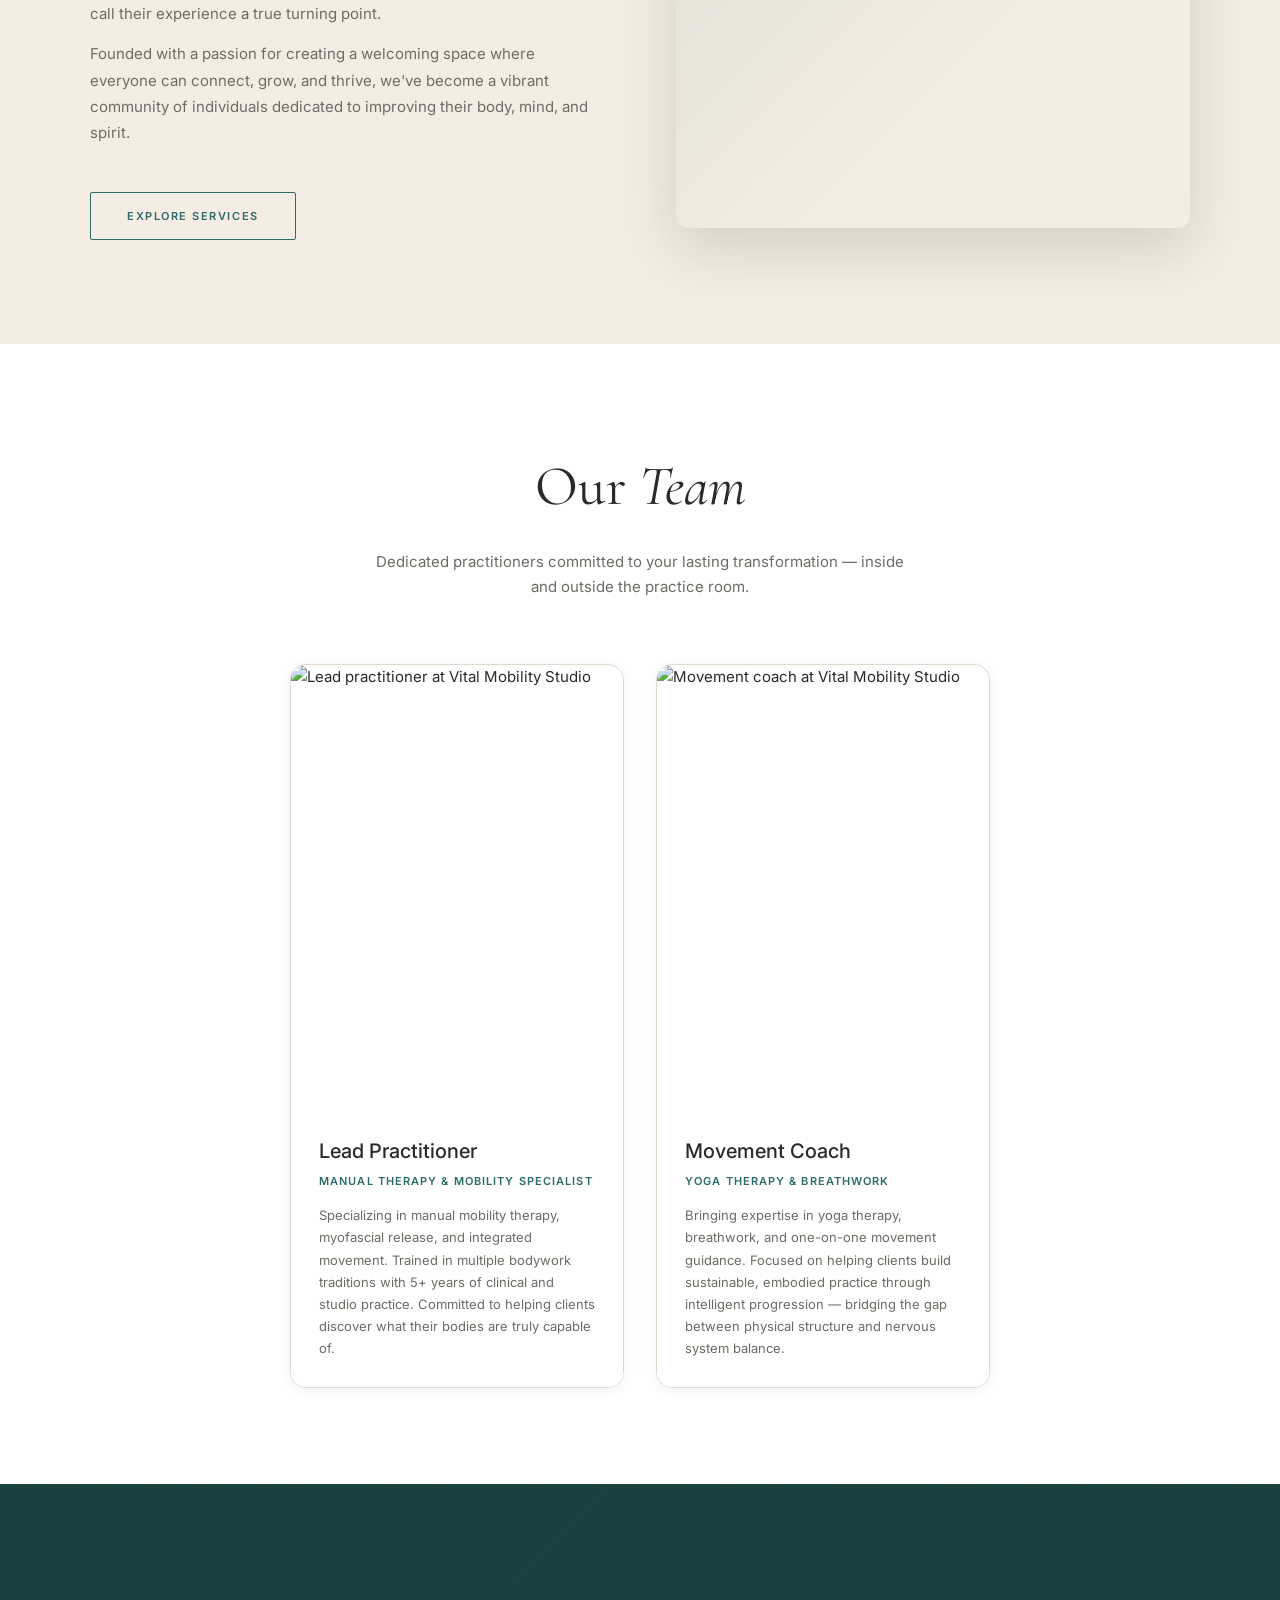
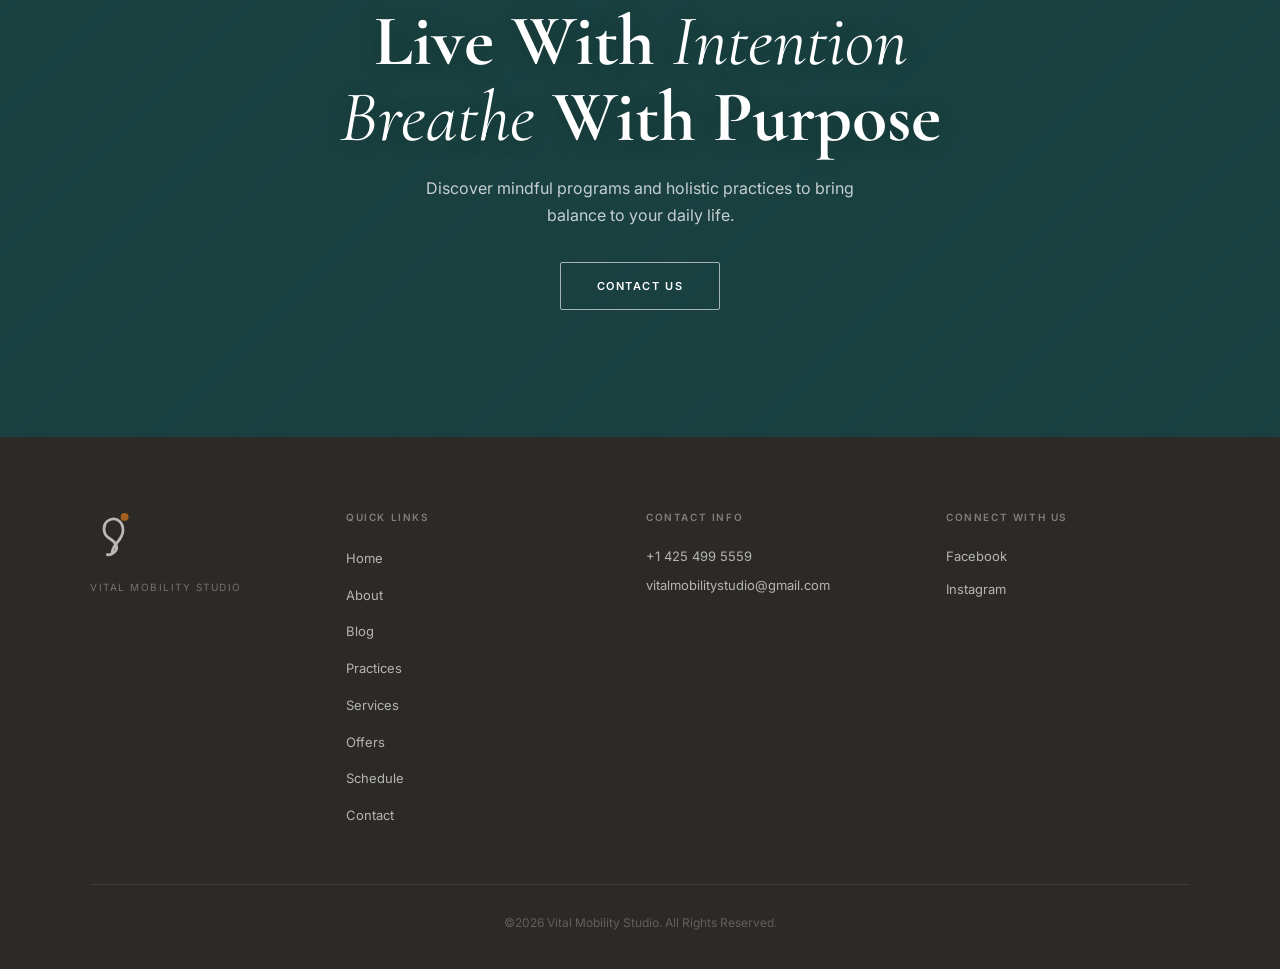
==== commit d6140fbf: "Use real logo and hero background from Wix site - Download logo.png (28KB) and hero-bg.png (2.1MB) t" ====
--- a/about.html
+++ b/about.html
@@ -10,15 +10,7 @@
 
 <nav class="site-nav">
   <a href="index.html" class="nav-logo">
-    <svg viewBox="0 0 56 64" fill="none" xmlns="http://www.w3.org/2000/svg">
-      <circle cx="44" cy="9" r="5" fill="#d4761f"/>
-      <path d="M28 56 C28 42 42 40 42 26 C42 16 35 10 27 12 C19 14 16 22 19 30 C22 38 34 38 34 48 C34 54 26 58 22 57" stroke="#2d6b6b" stroke-width="3.5" stroke-linecap="round" fill="none"/>
-    </svg>
-    <div>
-      <div style="font-size:11px;font-weight:700;letter-spacing:0.12em;color:#2d6b6b;line-height:1.1;">VITAL</div>
-      <div style="font-size:10px;font-weight:500;letter-spacing:0.1em;color:#2d6b6b;line-height:1.1;">MOBILITY</div>
-      <div style="font-size:9px;font-weight:400;letter-spacing:0.14em;color:#2d6b6b;line-height:1.3;">STUDIO</div>
-    </div>
+    <img src="assets/logo.png" alt="Vital Mobility Studio" class="nav-logo-img">
   </a>
   <ul class="nav-links">
     <li><a href="index.html">Home</a></li>
@@ -49,7 +41,7 @@
 
   <!-- Page Hero -->
   <section class="page-hero">
-    <div class="hero-bg" style="background-image:url('https://images.unsplash.com/photo-1599901860904-17e6ed7083a0?auto=format&fit=crop&w=1600&q=80');"></div>
+    <div class="hero-bg" style="background-image:url('assets/hero-bg.png');"></div>
     <h1><span class="serif-italic">About</span> Us</h1>
     <p>An Integrative Wellness Space specializing in integrative mobility &amp; mindful movement practices.</p>
 
@@ -86,7 +78,7 @@
     <div class="container">
       <div class="split reverse">
         <div class="split-img">
-          <img src="https://images.unsplash.com/photo-1518020382113-a7e8fc38e0f4?auto=format&fit=crop&w=800&q=80" alt="Vital Mobility Studio space">
+          <img src="https://images.unsplash.com/photo-1545205597-3d9d02c29597?auto=format&fit=crop&w=800&q=80" alt="Vital Mobility Studio space">
         </div>
         <div class="split-text">
           <h2>Ancient Wisdom Meets <span class="serif-italic">Modern Wellness</span></h2>
--- a/css/style.css
+++ b/css/style.css
@@ -5,7 +5,7 @@
   --bg:         #f5ede3;
   --bg-white:   #ffffff;
   --teal:       #2d6b6b;
-  --teal-dark:  #1e4f4f;
+  --teal-dark:  #1a4040;
   --orange:     #d4761f;
   --text:       #2c2a27;
   --text-light: #6e6b65;
@@ -13,6 +13,10 @@
   --border:     #e2d8ce;
   --card-bg:    #f9f5f1;
   --max-w:      1100px;
+  --shadow-sm:  0 2px 12px rgba(44,42,39,0.07);
+  --shadow-md:  0 8px 32px rgba(44,42,39,0.12);
+  --shadow-lg:  0 20px 60px rgba(44,42,39,0.16);
+  --ease:       cubic-bezier(0.25, 0.46, 0.45, 0.94);
 }
 
 /* ── Reset ──────────────────────────────────────────── */
@@ -22,24 +26,54 @@
 img { max-width: 100%; height: auto; display: block; }
 a { color: inherit; text-decoration: none; }
 
-/* ── Typography helpers ─────────────────────────────── */
+/* ── Typography ─────────────────────────────────────── */
 .serif        { font-family: 'Cormorant Garamond', serif; font-weight: 400; }
 .serif-italic { font-family: 'Cormorant Garamond', serif; font-style: italic; font-weight: 400; }
-.caps         { font-size: 11px; font-weight: 600; letter-spacing: 0.12em; text-transform: uppercase; }
+
+/* ── Scroll animation ───────────────────────────────── */
+@keyframes fadeUp {
+  from { opacity: 0; transform: translateY(32px); }
+  to   { opacity: 1; transform: translateY(0); }
+}
+.fade-up {
+  opacity: 0;
+  transform: translateY(32px);
+  transition: opacity 0.7s var(--ease), transform 0.7s var(--ease);
+}
+.fade-up.visible {
+  opacity: 1;
+  transform: translateY(0);
+}
 
 /* ── Navigation ─────────────────────────────────────── */
 .site-nav {
   position: fixed;
   top: 0; left: 0; right: 0;
   z-index: 1000;
-  background: rgba(255,255,255,0.96);
-  backdrop-filter: blur(10px);
-  border-bottom: 1px solid var(--border);
-  padding: 0 32px;
-  height: 68px;
+  padding: 0 40px;
+  height: 72px;
   display: flex;
   align-items: center;
   justify-content: space-between;
+  transition: background 0.4s var(--ease), box-shadow 0.4s var(--ease), border-color 0.4s var(--ease);
+  border-bottom: 1px solid transparent;
+}
+.site-nav.nav-top {
+  background: transparent;
+}
+.site-nav.nav-scrolled {
+  background: rgba(255,255,255,0.97);
+  backdrop-filter: blur(16px);
+  border-bottom-color: var(--border);
+  box-shadow: var(--shadow-sm);
+}
+
+/* Nav on non-hero pages (always opaque) */
+.nav-opaque {
+  background: rgba(255,255,255,0.97) !important;
+  backdrop-filter: blur(16px);
+  border-bottom-color: var(--border) !important;
+  box-shadow: var(--shadow-sm);
 }
 
 .nav-logo {
@@ -49,11 +83,25 @@
   flex-shrink: 0;
 }
 .nav-logo svg { width: 44px; height: 52px; }
+.nav-logo-img {
+  height: 48px;
+  width: auto;
+  transition: filter 0.4s;
+}
+.site-nav.nav-top .nav-logo-img {
+  filter: brightness(0) invert(1);
+}
+
+/* Logo text changes colour based on nav state */
+.nav-logo-text-wrap div { transition: color 0.4s; }
+.site-nav.nav-top .nav-logo-text-wrap div { color: white !important; }
+.site-nav.nav-top .nav-logo svg path { stroke: white; }
+.site-nav.nav-top .nav-logo svg circle[fill="#d4761f"] { fill: #f0a050; }
 
 .nav-links {
   display: flex;
   align-items: center;
-  gap: 24px;
+  gap: 28px;
   list-style: none;
 }
 .nav-links a {
@@ -62,10 +110,13 @@
   letter-spacing: 0.1em;
   text-transform: uppercase;
   color: var(--text);
-  transition: color 0.2s;
+  transition: color 0.3s, border-color 0.3s;
   padding: 4px 0;
   border-bottom: 1px solid transparent;
 }
+.site-nav.nav-top .nav-links a { color: rgba(255,255,255,0.85); }
+.site-nav.nav-top .nav-links a:hover,
+.site-nav.nav-top .nav-links a.active { color: white; border-bottom-color: rgba(255,255,255,0.7); }
 .nav-links a:hover,
 .nav-links a.active { color: var(--teal); border-bottom-color: var(--teal); }
 
@@ -75,10 +126,12 @@
   letter-spacing: 0.1em;
   text-transform: uppercase;
   color: var(--text-light);
-  padding: 8px 18px;
-  border: 1px solid var(--border);
-  transition: all 0.2s;
-}
+  padding: 8px 20px;
+  border: 1px solid var(--border);
+  transition: all 0.25s;
+}
+.site-nav.nav-top .nav-contact-btn { color: rgba(255,255,255,0.85); border-color: rgba(255,255,255,0.4); }
+.site-nav.nav-top .nav-contact-btn:hover { background: rgba(255,255,255,0.15); color: white; border-color: rgba(255,255,255,0.7); }
 .nav-contact-btn:hover { border-color: var(--teal); color: var(--teal); }
 
 .nav-toggle {
@@ -91,141 +144,247 @@
   border: none;
 }
 .nav-toggle span { display: block; width: 22px; height: 2px; background: var(--text); transition: all 0.3s; }
+.site-nav.nav-top .nav-toggle span { background: white; }
 
 .mobile-menu {
   display: none;
   position: fixed;
-  top: 68px; left: 0; right: 0;
+  top: 72px; left: 0; right: 0;
   background: white;
   border-bottom: 1px solid var(--border);
   padding: 24px 32px;
   z-index: 999;
+  box-shadow: var(--shadow-md);
 }
 .mobile-menu.open { display: block; }
 .mobile-menu ul { list-style: none; display: flex; flex-direction: column; gap: 16px; }
-.mobile-menu a {
-  font-size: 13px;
-  font-weight: 500;
-  letter-spacing: 0.1em;
-  text-transform: uppercase;
-  color: var(--text);
-}
+.mobile-menu a { font-size: 13px; font-weight: 500; letter-spacing: 0.1em; text-transform: uppercase; color: var(--text); }
 
 /* ── Page shell ─────────────────────────────────────── */
-main { padding-top: 68px; }
+main { padding-top: 72px; }
+.hero-page main { padding-top: 0; } /* heroes start at very top */
 
 /* ── Hero ───────────────────────────────────────────── */
 .hero {
-  background: var(--bg);
-  min-height: 90vh;
+  min-height: 100vh;
   display: flex;
   flex-direction: column;
   align-items: center;
   justify-content: center;
   text-align: center;
-  padding: 80px 40px;
+  padding: 120px 40px 80px;
   position: relative;
   overflow: hidden;
+  background: var(--teal-dark);
 }
 .hero-bg {
   position: absolute;
-  inset: 0;
+  inset: -20%;
   background-size: cover;
   background-position: center;
-  opacity: 0.18;
-}
-.hero-content { position: relative; z-index: 1; max-width: 720px; }
-.hero h1 { font-family: 'Cormorant Garamond', serif; font-size: clamp(42px, 7vw, 80px); line-height: 1.1; font-weight: 400; color: var(--text); }
-.hero-sub { font-size: 15px; color: var(--text-light); margin-top: 20px; max-width: 480px; margin-left: auto; margin-right: auto; }
-
-/* Page hero (interior pages) */
+  opacity: 0.45;
+  will-change: transform;
+}
+.hero::after {
+  content: '';
+  position: absolute;
+  inset: 0;
+  background: linear-gradient(
+    160deg,
+    rgba(26,64,64,0.55) 0%,
+    rgba(26,64,64,0.25) 50%,
+    rgba(26,64,64,0.65) 100%
+  );
+  z-index: 0;
+}
+.hero-content {
+  position: relative;
+  z-index: 1;
+  max-width: 760px;
+}
+.hero h1 {
+  font-family: 'Cormorant Garamond', serif;
+  font-size: clamp(48px, 8vw, 96px);
+  line-height: 1.0;
+  font-weight: 400;
+  color: white;
+  text-shadow: 0 2px 24px rgba(0,0,0,0.2);
+}
+.hero-sub {
+  font-size: 15px;
+  color: rgba(255,255,255,0.8);
+  margin-top: 20px;
+  max-width: 480px;
+  margin-left: auto;
+  margin-right: auto;
+  letter-spacing: 0.02em;
+}
+
+/* ── Page hero (interior) ───────────────────────────── */
 .page-hero {
-  background: var(--bg);
-  padding: 80px 40px 60px;
+  min-height: 56vh;
+  display: flex;
+  flex-direction: column;
+  align-items: center;
+  justify-content: center;
   text-align: center;
-  border-bottom: 1px solid var(--border);
-}
-.page-hero h1 { font-family: 'Cormorant Garamond', serif; font-size: clamp(36px, 5vw, 64px); font-weight: 400; }
-.page-hero p { color: var(--text-light); margin-top: 14px; font-size: 15px; }
+  padding: 100px 40px 60px;
+  position: relative;
+  overflow: hidden;
+  background: var(--teal-dark);
+}
+.page-hero::after {
+  content: '';
+  position: absolute;
+  inset: 0;
+  background: linear-gradient(160deg, rgba(26,64,64,0.6) 0%, rgba(26,64,64,0.3) 60%, rgba(26,64,64,0.7) 100%);
+  z-index: 0;
+}
+.page-hero > * { position: relative; z-index: 1; }
+.page-hero h1 {
+  font-family: 'Cormorant Garamond', serif;
+  font-size: clamp(40px, 6vw, 72px);
+  font-weight: 400;
+  color: white;
+  text-shadow: 0 2px 20px rgba(0,0,0,0.2);
+}
+.page-hero > p {
+  color: rgba(255,255,255,0.75);
+  margin-top: 14px;
+  font-size: 15px;
+}
+.page-hero .hero-bg {
+  position: absolute;
+  inset: -20%;
+  background-size: cover;
+  background-position: center;
+  opacity: 0.4;
+  will-change: transform;
+  z-index: 0;
+}
 
 /* ── Nav grid (hero quick links) ────────────────────── */
 .nav-grid {
   display: grid;
   grid-template-columns: repeat(3, 1fr);
-  gap: 12px;
+  gap: 10px;
   max-width: 680px;
-  margin: 40px auto;
+  margin: 36px auto;
 }
 .nav-grid a {
   display: flex;
   flex-direction: column;
   align-items: center;
-  gap: 12px;
+  gap: 10px;
   padding: 20px 16px;
-  background: white;
-  border: 1px solid var(--border);
-  border-radius: 4px;
-  transition: all 0.2s;
-}
-.nav-grid a:hover { border-color: var(--teal); }
-.nav-grid svg { width: 36px; height: 36px; color: var(--teal); }
-.nav-grid span { font-size: 12px; font-weight: 500; letter-spacing: 0.06em; color: var(--text); }
+  background: rgba(255,255,255,0.1);
+  backdrop-filter: blur(12px);
+  border: 1px solid rgba(255,255,255,0.25);
+  border-radius: 8px;
+  transition: background 0.25s, border-color 0.25s, transform 0.25s;
+}
+.nav-grid a:hover {
+  background: rgba(255,255,255,0.2);
+  border-color: rgba(255,255,255,0.5);
+  transform: translateY(-2px);
+}
+.nav-grid svg { width: 32px; height: 32px; color: rgba(255,255,255,0.9); }
+.nav-grid span { font-size: 11px; font-weight: 500; letter-spacing: 0.08em; text-transform: uppercase; color: rgba(255,255,255,0.9); }
 
 /* ── Sections ───────────────────────────────────────── */
-section { padding: 80px 40px; }
+section { padding: 96px 40px; }
 .container { max-width: var(--max-w); margin: 0 auto; }
 
-.section-title {
+.section-title { text-align: center; margin-bottom: 16px; }
+.section-title h2 {
+  font-family: 'Cormorant Garamond', serif;
+  font-size: clamp(34px, 4.5vw, 56px);
+  font-weight: 400;
+}
+.section-subtitle {
   text-align: center;
-  margin-bottom: 16px;
-}
-.section-title h2 { font-family: 'Cormorant Garamond', serif; font-size: clamp(32px, 4vw, 52px); font-weight: 400; }
-.section-subtitle { text-align: center; color: var(--text-light); max-width: 540px; margin: 0 auto 56px; font-size: 15px; }
+  color: var(--text-light);
+  max-width: 540px;
+  margin: 0 auto 64px;
+  font-size: 15px;
+  line-height: 1.7;
+}
 
 /* ── Stats bar ──────────────────────────────────────── */
 .stats-bar {
-  background: white;
-  border-top: 1px solid var(--border);
-  border-bottom: 1px solid var(--border);
-  padding: 48px 40px;
+  background: var(--teal-dark);
+  padding: 64px 40px;
 }
 .stats-grid {
   display: flex;
   justify-content: center;
-  gap: 80px;
+  gap: 100px;
   flex-wrap: wrap;
+  max-width: var(--max-w);
+  margin: 0 auto;
 }
 .stat { text-align: center; }
-.stat-num { font-family: 'Cormorant Garamond', serif; font-size: 56px; color: var(--text); line-height: 1; }
-.stat-label { font-size: 12px; font-weight: 500; letter-spacing: 0.1em; text-transform: uppercase; color: var(--text-muted); margin-top: 8px; }
+.stat-num {
+  font-family: 'Cormorant Garamond', serif;
+  font-size: 72px;
+  color: white;
+  line-height: 1;
+  letter-spacing: -0.02em;
+}
+.stat-label {
+  font-size: 11px;
+  font-weight: 500;
+  letter-spacing: 0.14em;
+  text-transform: uppercase;
+  color: rgba(255,255,255,0.5);
+  margin-top: 10px;
+}
 
 /* ── Split content block ────────────────────────────── */
 .split {
   display: grid;
   grid-template-columns: 1fr 1fr;
-  gap: 60px;
+  gap: 72px;
   align-items: center;
 }
 .split.reverse { direction: rtl; }
 .split.reverse > * { direction: ltr; }
 .split-img {
-  border-radius: 4px;
+  border-radius: 12px;
   overflow: hidden;
   aspect-ratio: 4/3;
-}
-.split-img img { width: 100%; height: 100%; object-fit: cover; }
-.split-text h2 { font-family: 'Cormorant Garamond', serif; font-size: clamp(28px, 3.5vw, 44px); font-weight: 400; line-height: 1.15; margin-bottom: 20px; }
-.split-text p { color: var(--text-light); margin-bottom: 14px; }
+  box-shadow: var(--shadow-lg);
+  position: relative;
+}
+.split-img::after {
+  content: '';
+  position: absolute;
+  inset: 0;
+  background: linear-gradient(135deg, rgba(45,107,107,0.1) 0%, transparent 60%);
+  pointer-events: none;
+}
+.split-img img {
+  width: 100%;
+  height: 100%;
+  object-fit: cover;
+  transition: transform 0.8s var(--ease);
+}
+.split:hover .split-img img { transform: scale(1.04); }
+.split-text h2 {
+  font-family: 'Cormorant Garamond', serif;
+  font-size: clamp(30px, 3.5vw, 46px);
+  font-weight: 400;
+  line-height: 1.15;
+  margin-bottom: 24px;
+}
+.split-text p { color: var(--text-light); margin-bottom: 14px; line-height: 1.75; }
 
 /* ── Service cards ──────────────────────────────────── */
 .services-overview {
   display: grid;
   grid-template-columns: repeat(3, 1fr);
   gap: 16px;
-  margin-bottom: 24px;
-}
-.services-overview .card-2col {
-  grid-column: span 1;
+  margin-bottom: 16px;
 }
 .services-row2 {
   display: grid;
@@ -234,89 +393,109 @@
   max-width: 740px;
   margin: 0 auto;
 }
-
 .service-card {
   display: flex;
   flex-direction: column;
   align-items: center;
   gap: 14px;
-  padding: 28px 20px;
+  padding: 32px 20px;
   background: white;
   border: 1px solid var(--border);
-  border-radius: 4px;
+  border-radius: 12px;
   text-align: center;
-  transition: border-color 0.2s;
-}
-.service-card:hover { border-color: var(--teal); }
+  transition: border-color 0.25s, box-shadow 0.25s, transform 0.25s;
+  box-shadow: var(--shadow-sm);
+}
+.service-card:hover {
+  border-color: var(--teal);
+  box-shadow: var(--shadow-md);
+  transform: translateY(-4px);
+}
 .service-card svg { width: 40px; height: 40px; color: var(--teal); }
 .service-card h3 { font-size: 14px; font-weight: 500; }
-
-/* ── Service detail blocks ──────────────────────────── */
-.service-detail {
-  padding: 80px 40px;
-  background: white;
-}
-.service-detail:nth-child(even) { background: var(--bg); }
 
 /* ── Pricing cards ──────────────────────────────────── */
 .pricing-grid {
   display: grid;
   grid-template-columns: 1fr 1fr;
-  gap: 32px;
+  gap: 28px;
   max-width: 900px;
   margin: 0 auto;
 }
 .pricing-card {
   background: var(--card-bg);
   border: 1px solid var(--border);
-  border-radius: 4px;
-  padding: 40px 36px;
+  border-radius: 16px;
+  padding: 44px 40px;
+  transition: box-shadow 0.3s, transform 0.3s;
+  box-shadow: var(--shadow-sm);
+}
+.pricing-card:hover {
+  box-shadow: var(--shadow-md);
+  transform: translateY(-4px);
 }
 .pricing-card.featured {
   background: var(--teal);
   color: white;
   border-color: var(--teal);
+  box-shadow: 0 12px 48px rgba(45,107,107,0.35);
+}
+.pricing-card.featured:hover {
+  box-shadow: 0 20px 60px rgba(45,107,107,0.45);
 }
 .pricing-card.featured .price-note,
 .pricing-card.featured .pricing-label,
 .pricing-card.featured p,
 .pricing-card.featured li,
-.pricing-card.featured .section-head { color: rgba(255,255,255,0.8); }
-
-.price-amount { font-family: 'Cormorant Garamond', serif; font-size: 56px; font-weight: 400; line-height: 1; color: var(--teal); }
+.pricing-card.featured .section-head { color: rgba(255,255,255,0.75); }
+
+.price-amount {
+  font-family: 'Cormorant Garamond', serif;
+  font-size: 64px;
+  font-weight: 400;
+  line-height: 1;
+  color: var(--teal);
+}
 .pricing-card.featured .price-amount { color: white; }
 .price-note { font-size: 11px; color: var(--text-muted); letter-spacing: 0.08em; text-transform: uppercase; margin-top: 4px; }
 .pricing-label { font-size: 11px; font-weight: 600; letter-spacing: 0.12em; text-transform: uppercase; color: var(--text-muted); margin-bottom: 6px; margin-top: 24px; }
-.pricing-card h3 { font-size: 18px; font-weight: 500; margin-bottom: 20px; }
-.pricing-card p { font-size: 14px; color: var(--text-light); margin-bottom: 12px; line-height: 1.6; }
-.pricing-card ul { list-style: none; display: flex; flex-direction: column; gap: 8px; margin-bottom: 12px; }
-.pricing-card li { font-size: 14px; color: var(--text-light); padding-left: 16px; position: relative; }
-.pricing-card li::before { content: '•'; position: absolute; left: 0; color: var(--orange); }
-.pricing-card.featured li::before { color: rgba(255,255,255,0.6); }
-.section-head { font-size: 12px; font-weight: 600; letter-spacing: 0.06em; text-transform: uppercase; color: var(--text-muted); margin-top: 20px; margin-bottom: 8px; }
+.pricing-card h3 { font-size: 20px; font-weight: 500; margin-bottom: 20px; }
+.pricing-card p { font-size: 14px; color: var(--text-light); margin-bottom: 12px; line-height: 1.65; }
+.pricing-card ul { list-style: none; display: flex; flex-direction: column; gap: 9px; margin-bottom: 12px; }
+.pricing-card li { font-size: 14px; color: var(--text-light); padding-left: 18px; position: relative; }
+.pricing-card li::before { content: '—'; position: absolute; left: 0; color: var(--orange); font-size: 12px; }
+.pricing-card.featured li::before { color: rgba(255,255,255,0.5); }
+.section-head { font-size: 11px; font-weight: 600; letter-spacing: 0.1em; text-transform: uppercase; color: var(--text-muted); margin-top: 24px; margin-bottom: 10px; }
 
 /* ── Offers pack section ────────────────────────────── */
-.pack-section { padding: 80px 40px; }
+.pack-section { padding: 96px 40px; }
 .pack-section:nth-child(even) { background: var(--bg); }
-.pack-section h2 { font-family: 'Cormorant Garamond', serif; font-size: clamp(30px, 4vw, 48px); text-align: center; margin-bottom: 12px; }
-.pack-desc { text-align: center; color: var(--text-light); max-width: 620px; margin: 0 auto 48px; }
-
-/* ── Single pricing card (wide) ─────────────────────── */
-.pricing-single {
-  max-width: 640px;
-  margin: 0 auto;
-}
+.pack-section h2 {
+  font-family: 'Cormorant Garamond', serif;
+  font-size: clamp(32px, 4vw, 52px);
+  text-align: center;
+  margin-bottom: 12px;
+}
+.pack-desc { text-align: center; color: var(--text-light); max-width: 640px; margin: 0 auto 56px; line-height: 1.75; }
+.pricing-single { max-width: 640px; margin: 0 auto; }
 
 /* ── Process steps ──────────────────────────────────── */
-.process-grid {
-  display: grid;
-  grid-template-columns: repeat(3, 1fr);
-  gap: 32px;
-}
-.process-item { display: flex; gap: 16px; align-items: flex-start; }
-.process-icon { flex-shrink: 0; width: 36px; height: 36px; color: var(--teal); margin-top: 4px; }
-.process-text h4 { font-size: 14px; font-weight: 600; margin-bottom: 6px; }
-.process-text p { font-size: 13px; color: var(--text-light); }
+.process-grid { display: grid; grid-template-columns: repeat(3, 1fr); gap: 40px; }
+.process-item {
+  display: flex;
+  gap: 16px;
+  align-items: flex-start;
+  padding: 28px;
+  background: white;
+  border-radius: 12px;
+  box-shadow: var(--shadow-sm);
+  border: 1px solid var(--border);
+  transition: box-shadow 0.25s, transform 0.25s;
+}
+.process-item:hover { box-shadow: var(--shadow-md); transform: translateY(-3px); }
+.process-icon { flex-shrink: 0; width: 36px; height: 36px; color: var(--teal); margin-top: 2px; }
+.process-text h4 { font-size: 14px; font-weight: 600; margin-bottom: 8px; }
+.process-text p { font-size: 13px; color: var(--text-light); line-height: 1.65; }
 
 /* ── Team cards ─────────────────────────────────────── */
 .team-grid {
@@ -326,82 +505,153 @@
   max-width: 700px;
   margin: 0 auto;
 }
-.team-card { border-radius: 4px; overflow: hidden; border: 1px solid var(--border); }
-.team-card-img { aspect-ratio: 3/4; overflow: hidden; }
-.team-card-img img { width: 100%; height: 100%; object-fit: cover; transition: transform 0.4s; }
-.team-card:hover .team-card-img img { transform: scale(1.03); }
-.team-card-body { padding: 24px; }
-.team-card-body h3 { font-size: 18px; font-weight: 500; margin-bottom: 4px; }
-.team-card-body .role { font-size: 12px; color: var(--teal); font-weight: 500; letter-spacing: 0.08em; text-transform: uppercase; margin-bottom: 12px; }
-.team-card-body p { font-size: 13px; color: var(--text-light); line-height: 1.6; }
+.team-card {
+  border-radius: 16px;
+  overflow: hidden;
+  border: 1px solid var(--border);
+  box-shadow: var(--shadow-sm);
+  transition: box-shadow 0.3s, transform 0.3s;
+}
+.team-card:hover { box-shadow: var(--shadow-md); transform: translateY(-4px); }
+.team-card-img { aspect-ratio: 3/4; overflow: hidden; position: relative; }
+.team-card-img img { width: 100%; height: 100%; object-fit: cover; transition: transform 0.6s var(--ease); }
+.team-card:hover .team-card-img img { transform: scale(1.06); }
+.team-card-body { padding: 28px; background: white; }
+.team-card-body h3 { font-size: 20px; font-weight: 500; margin-bottom: 4px; }
+.team-card-body .role { font-size: 11px; color: var(--teal); font-weight: 600; letter-spacing: 0.1em; text-transform: uppercase; margin-bottom: 14px; }
+.team-card-body p { font-size: 13px; color: var(--text-light); line-height: 1.7; }
 
 /* ── Testimonials ───────────────────────────────────── */
-.testimonials-grid {
-  display: grid;
-  grid-template-columns: repeat(3, 1fr);
-  gap: 24px;
-}
+.testimonials-grid { display: grid; grid-template-columns: repeat(3, 1fr); gap: 24px; }
 .testimonial {
-  background: var(--card-bg);
-  border: 1px solid var(--border);
-  border-radius: 4px;
-  padding: 28px 24px;
-}
-.testimonial-text { font-family: 'Cormorant Garamond', serif; font-style: italic; font-size: 17px; line-height: 1.5; color: var(--text); margin-bottom: 20px; }
-.testimonial-stars { color: var(--orange); font-size: 13px; letter-spacing: 2px; margin-bottom: 8px; }
-.testimonial-author { font-size: 12px; font-weight: 500; letter-spacing: 0.06em; text-transform: uppercase; color: var(--text-muted); }
+  background: white;
+  border: 1px solid var(--border);
+  border-radius: 16px;
+  padding: 36px 28px;
+  position: relative;
+  box-shadow: var(--shadow-sm);
+  transition: box-shadow 0.25s, transform 0.25s;
+}
+.testimonial:hover { box-shadow: var(--shadow-md); transform: translateY(-3px); }
+.testimonial::before {
+  content: '\201C';
+  font-family: 'Cormorant Garamond', serif;
+  font-size: 80px;
+  line-height: 1;
+  color: var(--teal);
+  opacity: 0.15;
+  position: absolute;
+  top: 12px;
+  left: 20px;
+}
+.testimonial-text {
+  font-family: 'Cormorant Garamond', serif;
+  font-style: italic;
+  font-size: 18px;
+  line-height: 1.55;
+  color: var(--text);
+  margin-bottom: 24px;
+  position: relative;
+}
+.testimonial-stars { color: var(--orange); font-size: 12px; letter-spacing: 3px; margin-bottom: 8px; }
+.testimonial-author { font-size: 11px; font-weight: 600; letter-spacing: 0.1em; text-transform: uppercase; color: var(--text-muted); }
 
 /* ── CTA banner ─────────────────────────────────────── */
 .cta-banner {
   position: relative;
-  background: var(--teal);
-  padding: 100px 40px;
+  background: var(--teal-dark);
+  padding: 120px 40px;
   text-align: center;
   overflow: hidden;
+}
+.cta-banner::after {
+  content: '';
+  position: absolute;
+  inset: 0;
+  background: linear-gradient(135deg, rgba(26,64,64,0.7) 0%, rgba(26,64,64,0.4) 50%, rgba(26,64,64,0.75) 100%);
+  z-index: 0;
 }
 .cta-banner-bg {
   position: absolute;
-  inset: 0;
+  inset: -20%;
   background-size: cover;
   background-position: center;
-  opacity: 0.2;
+  opacity: 0.5;
+  will-change: transform;
 }
 .cta-banner-content { position: relative; z-index: 1; }
-.cta-banner h2 { font-family: 'Cormorant Garamond', serif; font-size: clamp(36px, 5vw, 64px); color: white; line-height: 1.1; }
-.cta-banner p { color: rgba(255,255,255,0.8); margin-top: 16px; font-size: 15px; max-width: 420px; margin-left: auto; margin-right: auto; }
+.cta-banner h2 {
+  font-family: 'Cormorant Garamond', serif;
+  font-size: clamp(40px, 6vw, 72px);
+  color: white;
+  line-height: 1.05;
+  text-shadow: 0 2px 24px rgba(0,0,0,0.2);
+}
+.cta-banner p {
+  color: rgba(255,255,255,0.75);
+  margin-top: 20px;
+  font-size: 16px;
+  max-width: 440px;
+  margin-left: auto;
+  margin-right: auto;
+  line-height: 1.7;
+}
 
 /* ── Buttons ────────────────────────────────────────── */
 .btn {
   display: inline-block;
-  padding: 12px 32px;
+  padding: 14px 36px;
   font-size: 11px;
   font-weight: 600;
-  letter-spacing: 0.12em;
+  letter-spacing: 0.14em;
   text-transform: uppercase;
   border: 1px solid currentColor;
-  transition: all 0.2s;
+  transition: all 0.28s var(--ease);
   cursor: pointer;
   background: none;
-}
+  border-radius: 2px;
+  position: relative;
+  overflow: hidden;
+}
+.btn::before {
+  content: '';
+  position: absolute;
+  inset: 0;
+  background: currentColor;
+  opacity: 0;
+  transition: opacity 0.28s;
+}
+.btn:hover::before { opacity: 0.08; }
+
 .btn-teal { color: var(--teal); border-color: var(--teal); }
 .btn-teal:hover { background: var(--teal); color: white; }
+.btn-teal:hover::before { opacity: 0; }
 .btn-white { color: white; border-color: rgba(255,255,255,0.6); }
 .btn-white:hover { background: white; color: var(--teal); }
+.btn-white:hover::before { opacity: 0; }
 .btn-dark { color: var(--text); border-color: var(--text); }
 .btn-dark:hover { background: var(--text); color: white; }
-
-.mt-btn { margin-top: 28px; }
+.btn-dark:hover::before { opacity: 0; }
+
+.mt-btn { margin-top: 32px; }
 
 /* ── FAQ ────────────────────────────────────────────── */
-.faq-list { max-width: 720px; margin: 0 auto; display: flex; flex-direction: column; gap: 0; }
-.faq-item { border: 1px solid var(--border); border-top: none; }
-.faq-item:first-child { border-top: 1px solid var(--border); }
+.faq-list { max-width: 720px; margin: 0 auto; display: flex; flex-direction: column; gap: 8px; }
+.faq-item {
+  border: 1px solid var(--border);
+  border-radius: 10px;
+  overflow: hidden;
+  background: white;
+  box-shadow: var(--shadow-sm);
+  transition: box-shadow 0.2s;
+}
+.faq-item.open { box-shadow: var(--shadow-md); }
 .faq-question {
   width: 100%;
   display: flex;
   justify-content: space-between;
   align-items: center;
-  padding: 20px 24px;
+  padding: 22px 28px;
   font-size: 14px;
   font-weight: 500;
   color: var(--text);
@@ -413,54 +663,124 @@
   transition: color 0.2s;
 }
 .faq-question:hover { color: var(--teal); }
-.faq-icon { flex-shrink: 0; font-size: 20px; font-weight: 300; color: var(--text-muted); transition: transform 0.2s; }
-.faq-item.open .faq-icon { transform: rotate(45deg); color: var(--teal); }
-.faq-answer { display: none; padding: 0 24px 20px; font-size: 14px; color: var(--text-light); line-height: 1.7; }
-.faq-item.open .faq-answer { display: block; }
+.faq-icon {
+  flex-shrink: 0;
+  width: 24px;
+  height: 24px;
+  border-radius: 50%;
+  border: 1px solid var(--border);
+  display: flex;
+  align-items: center;
+  justify-content: center;
+  font-size: 18px;
+  font-weight: 300;
+  color: var(--text-muted);
+  transition: transform 0.3s var(--ease), background 0.2s, border-color 0.2s;
+  line-height: 1;
+  padding-bottom: 1px;
+}
+.faq-item.open .faq-icon {
+  transform: rotate(45deg);
+  background: var(--teal);
+  border-color: var(--teal);
+  color: white;
+}
+.faq-answer {
+  max-height: 0;
+  overflow: hidden;
+  transition: max-height 0.4s var(--ease), padding 0.3s;
+  padding: 0 28px;
+  font-size: 14px;
+  color: var(--text-light);
+  line-height: 1.75;
+}
+.faq-item.open .faq-answer { max-height: 400px; padding-bottom: 24px; }
 
 /* ── Blog cards ─────────────────────────────────────── */
-.blog-grid { display: flex; flex-direction: column; gap: 48px; max-width: 820px; margin: 0 auto; }
-.blog-card { display: grid; grid-template-columns: 340px 1fr; gap: 40px; align-items: start; border-bottom: 1px solid var(--border); padding-bottom: 48px; }
-.blog-card:last-child { border-bottom: none; }
-.blog-card-img { border-radius: 4px; overflow: hidden; aspect-ratio: 16/10; }
-.blog-card-img img { width: 100%; height: 100%; object-fit: cover; transition: transform 0.4s; }
-.blog-card:hover .blog-card-img img { transform: scale(1.03); }
+.blog-grid { display: flex; flex-direction: column; gap: 56px; max-width: 840px; margin: 0 auto; }
+.blog-card {
+  display: grid;
+  grid-template-columns: 360px 1fr;
+  gap: 48px;
+  align-items: start;
+  padding-bottom: 56px;
+  border-bottom: 1px solid var(--border);
+}
+.blog-card:last-child { border-bottom: none; padding-bottom: 0; }
+.blog-card-img {
+  border-radius: 12px;
+  overflow: hidden;
+  aspect-ratio: 16/10;
+  box-shadow: var(--shadow-md);
+}
+.blog-card-img img { width: 100%; height: 100%; object-fit: cover; transition: transform 0.6s var(--ease); }
+.blog-card:hover .blog-card-img img { transform: scale(1.05); }
 .blog-meta { display: flex; align-items: center; gap: 10px; margin-bottom: 14px; }
 .blog-author-avatar { width: 32px; height: 32px; border-radius: 50%; object-fit: cover; border: 1px solid var(--border); }
 .blog-meta-text { font-size: 12px; color: var(--text-muted); }
-.blog-card h2 { font-family: 'Cormorant Garamond', serif; font-size: 26px; font-weight: 500; line-height: 1.2; margin-bottom: 12px; }
-.blog-card p { font-size: 14px; color: var(--text-light); line-height: 1.6; }
-.blog-read-more { display: inline-block; margin-top: 16px; font-size: 12px; font-weight: 500; letter-spacing: 0.08em; text-transform: uppercase; color: var(--teal); border-bottom: 1px solid var(--teal); padding-bottom: 2px; }
+.blog-card h2 {
+  font-family: 'Cormorant Garamond', serif;
+  font-size: 28px;
+  font-weight: 500;
+  line-height: 1.2;
+  margin-bottom: 14px;
+  transition: color 0.2s;
+}
+.blog-card:hover h2 { color: var(--teal); }
+.blog-card p { font-size: 14px; color: var(--text-light); line-height: 1.7; }
+.blog-read-more {
+  display: inline-flex;
+  align-items: center;
+  gap: 6px;
+  margin-top: 18px;
+  font-size: 11px;
+  font-weight: 600;
+  letter-spacing: 0.1em;
+  text-transform: uppercase;
+  color: var(--teal);
+  transition: gap 0.2s;
+}
+.blog-read-more::after { content: '→'; transition: transform 0.2s; }
+.blog-card:hover .blog-read-more { gap: 10px; }
 
 /* ── Practices gallery ──────────────────────────────── */
-.practices-grid {
-  display: grid;
-  grid-template-columns: 1fr 1fr;
-  gap: 32px;
-}
+.practices-grid { display: grid; grid-template-columns: 1fr 1fr; gap: 28px; }
 .practice-card {
-  border-radius: 4px;
+  border-radius: 16px;
   overflow: hidden;
   border: 1px solid var(--border);
   background: white;
-}
+  box-shadow: var(--shadow-sm);
+  transition: box-shadow 0.3s, transform 0.3s;
+}
+.practice-card:hover { box-shadow: var(--shadow-md); transform: translateY(-4px); }
 .practice-card-img { aspect-ratio: 4/3; overflow: hidden; }
-.practice-card-img img { width: 100%; height: 100%; object-fit: cover; transition: transform 0.4s; }
-.practice-card:hover .practice-card-img img { transform: scale(1.03); }
-.practice-card-body { padding: 24px; }
-.practice-card-body h3 { font-family: 'Cormorant Garamond', serif; font-size: 24px; font-weight: 400; margin-bottom: 10px; }
-.practice-card-body p { font-size: 13px; color: var(--text-light); line-height: 1.65; }
+.practice-card-img img { width: 100%; height: 100%; object-fit: cover; transition: transform 0.6s var(--ease); }
+.practice-card:hover .practice-card-img img { transform: scale(1.06); }
+.practice-card-body { padding: 28px; }
+.practice-card-body h3 { font-family: 'Cormorant Garamond', serif; font-size: 26px; font-weight: 400; margin-bottom: 12px; }
+.practice-card-body p { font-size: 13px; color: var(--text-light); line-height: 1.7; }
 
 /* ── Contact ────────────────────────────────────────── */
-.contact-grid { display: grid; grid-template-columns: 1fr 1fr; gap: 60px; align-items: start; }
-.contact-info h3 { font-family: 'Cormorant Garamond', serif; font-size: 28px; margin-bottom: 24px; }
-.contact-detail { display: flex; gap: 12px; align-items: flex-start; margin-bottom: 20px; }
-.contact-detail svg { flex-shrink: 0; width: 18px; height: 18px; color: var(--teal); margin-top: 2px; }
-.contact-detail-text p { font-size: 13px; color: var(--text-light); }
-.contact-detail-text a { font-size: 14px; font-weight: 500; color: var(--text); transition: color 0.2s; }
+.contact-grid { display: grid; grid-template-columns: 1fr 1fr; gap: 72px; align-items: start; }
+.contact-info h3 { font-family: 'Cormorant Garamond', serif; font-size: 32px; margin-bottom: 28px; }
+.contact-detail { display: flex; gap: 14px; align-items: flex-start; margin-bottom: 24px; }
+.contact-detail svg { flex-shrink: 0; width: 18px; height: 18px; color: var(--teal); margin-top: 3px; }
+.contact-detail-text p { font-size: 12px; color: var(--text-muted); text-transform: uppercase; letter-spacing: 0.08em; margin-bottom: 2px; }
+.contact-detail-text a { font-size: 15px; font-weight: 500; color: var(--text); transition: color 0.2s; }
 .contact-detail-text a:hover { color: var(--teal); }
-.contact-social { display: flex; gap: 12px; margin-top: 28px; }
-.contact-social a { font-size: 12px; font-weight: 500; letter-spacing: 0.06em; text-transform: uppercase; color: var(--teal); border-bottom: 1px solid var(--teal); padding-bottom: 2px; }
+.contact-social { display: flex; gap: 16px; margin-top: 32px; }
+.contact-social a {
+  font-size: 11px;
+  font-weight: 600;
+  letter-spacing: 0.1em;
+  text-transform: uppercase;
+  color: var(--teal);
+  padding-bottom: 3px;
+  border-bottom: 1px solid var(--teal);
+  transition: opacity 0.2s;
+}
+.contact-social a:hover { opacity: 0.7; }
 
 .contact-form { display: flex; flex-direction: column; gap: 16px; }
 .form-group { display: flex; flex-direction: column; gap: 6px; }
@@ -468,109 +788,104 @@
 .form-group input,
 .form-group textarea,
 .form-group select {
-  padding: 12px 16px;
-  border: 1px solid var(--border);
+  padding: 14px 18px;
+  border: 1px solid var(--border);
+  border-radius: 8px;
   background: var(--card-bg);
   font-family: 'Inter', sans-serif;
   font-size: 14px;
   color: var(--text);
-  transition: border-color 0.2s;
+  transition: border-color 0.2s, box-shadow 0.2s;
   outline: none;
 }
 .form-group input:focus,
 .form-group textarea:focus,
-.form-group select:focus { border-color: var(--teal); }
-.form-group textarea { resize: vertical; min-height: 130px; }
+.form-group select:focus {
+  border-color: var(--teal);
+  box-shadow: 0 0 0 3px rgba(45,107,107,0.1);
+}
+.form-group textarea { resize: vertical; min-height: 140px; }
 
 /* ── Schedule stub ──────────────────────────────────── */
-.schedule-stub {
-  text-align: center;
-  padding: 80px 40px;
-  background: var(--bg);
-}
+.schedule-stub { text-align: center; padding: 96px 40px; background: var(--bg); }
 .schedule-stub .booking-placeholder {
   display: inline-block;
-  margin-top: 40px;
-  padding: 60px 80px;
+  margin-top: 48px;
+  padding: 64px 96px;
   border: 2px dashed var(--border);
-  border-radius: 4px;
+  border-radius: 16px;
   color: var(--text-muted);
   font-size: 13px;
 }
-.schedule-stub .booking-placeholder h3 { font-size: 18px; font-weight: 500; color: var(--text-light); margin-bottom: 12px; }
+.schedule-stub .booking-placeholder h3 { font-size: 20px; font-weight: 500; color: var(--text-light); margin-bottom: 14px; }
 
 /* ── Footer ─────────────────────────────────────────── */
-.site-footer {
-  background: var(--text);
-  color: rgba(255,255,255,0.85);
-  padding: 60px 40px 32px;
-}
+.site-footer { background: var(--text); color: rgba(255,255,255,0.85); padding: 72px 40px 36px; }
 .footer-grid {
   display: grid;
-  grid-template-columns: 180px 1fr 1fr 1fr;
-  gap: 48px;
+  grid-template-columns: 200px 1fr 1fr 1fr;
+  gap: 56px;
   max-width: var(--max-w);
   margin: 0 auto;
-  padding-bottom: 48px;
-  border-bottom: 1px solid rgba(255,255,255,0.1);
+  padding-bottom: 56px;
+  border-bottom: 1px solid rgba(255,255,255,0.08);
 }
 .footer-logo svg { width: 44px; height: 52px; opacity: 0.9; }
-.footer-logo-text { font-size: 10px; letter-spacing: 0.15em; text-transform: uppercase; opacity: 0.5; margin-top: 8px; }
-.footer-col h4 { font-size: 11px; font-weight: 600; letter-spacing: 0.12em; text-transform: uppercase; color: rgba(255,255,255,0.5); margin-bottom: 16px; }
-.footer-col ul { list-style: none; display: flex; flex-direction: column; gap: 10px; }
-.footer-col a { font-size: 13px; color: rgba(255,255,255,0.75); transition: color 0.2s; }
+.footer-logo-img { height: 48px; width: auto; filter: brightness(0) invert(1); opacity: 0.85; }
+.footer-logo-text { font-size: 10px; letter-spacing: 0.15em; text-transform: uppercase; opacity: 0.4; margin-top: 10px; }
+.footer-col h4 { font-size: 10px; font-weight: 600; letter-spacing: 0.16em; text-transform: uppercase; color: rgba(255,255,255,0.4); margin-bottom: 20px; }
+.footer-col ul { list-style: none; display: flex; flex-direction: column; gap: 12px; }
+.footer-col a { font-size: 13px; color: rgba(255,255,255,0.65); transition: color 0.2s; }
 .footer-col a:hover { color: white; }
-.footer-col p { font-size: 13px; color: rgba(255,255,255,0.75); line-height: 1.6; }
-.footer-col .social-links { display: flex; flex-direction: column; gap: 10px; margin-top: 0; }
-.footer-bottom {
-  max-width: var(--max-w);
-  margin: 24px auto 0;
-  text-align: center;
-  font-size: 12px;
-  color: rgba(255,255,255,0.35);
-}
+.footer-col p { font-size: 13px; color: rgba(255,255,255,0.65); line-height: 1.65; }
+.footer-col .social-links { display: flex; flex-direction: column; gap: 12px; }
+.footer-bottom { max-width: var(--max-w); margin: 28px auto 0; text-align: center; font-size: 12px; color: rgba(255,255,255,0.25); }
 
 /* ── Utility ────────────────────────────────────────── */
 .bg-warm { background: var(--bg); }
 .bg-white { background: var(--bg-white); }
 .text-center { text-align: center; }
-.mt-8 { margin-top: 8px; }
+.mt-8  { margin-top: 8px; }
 .mt-16 { margin-top: 16px; }
 .mt-24 { margin-top: 24px; }
 .mt-40 { margin-top: 40px; }
-.teal { color: var(--teal); }
+.teal  { color: var(--teal); }
 
 /* ── Responsive ─────────────────────────────────────── */
-@media (max-width: 900px) {
-  .split { grid-template-columns: 1fr; gap: 32px; }
+@media (max-width: 960px) {
+  .split { grid-template-columns: 1fr; gap: 40px; }
   .split.reverse { direction: ltr; }
   .pricing-grid { grid-template-columns: 1fr; }
   .services-overview { grid-template-columns: 1fr 1fr; }
-  .testimonials-grid { grid-template-columns: 1fr; }
+  .testimonials-grid { grid-template-columns: 1fr 1fr; }
   .team-grid { grid-template-columns: 1fr 1fr; }
   .blog-card { grid-template-columns: 1fr; }
   .blog-card-img { aspect-ratio: 16/9; }
-  .contact-grid { grid-template-columns: 1fr; }
+  .contact-grid { grid-template-columns: 1fr; gap: 48px; }
   .footer-grid { grid-template-columns: 1fr 1fr; }
   .process-grid { grid-template-columns: 1fr 1fr; }
   .practices-grid { grid-template-columns: 1fr; }
+  .stats-grid { gap: 56px; }
 }
 
 @media (max-width: 640px) {
-  section { padding: 60px 24px; }
-  .hero { padding: 60px 24px; }
-  .page-hero { padding: 60px 24px 40px; }
+  section { padding: 64px 24px; }
+  .hero { padding: 80px 24px 60px; min-height: 90vh; }
+  .page-hero { padding: 80px 24px 48px; min-height: 44vh; }
   .nav-links { display: none; }
   .nav-contact-btn { display: none; }
   .nav-toggle { display: flex; }
   .site-nav { padding: 0 24px; }
-  .nav-grid { grid-template-columns: 1fr 1fr; }
+  .nav-grid { grid-template-columns: 1fr 1fr; gap: 8px; }
   .stats-grid { gap: 40px; }
+  .stat-num { font-size: 56px; }
   .services-overview { grid-template-columns: 1fr; }
   .services-row2 { grid-template-columns: 1fr; }
   .team-grid { grid-template-columns: 1fr; }
-  .footer-grid { grid-template-columns: 1fr; gap: 32px; }
+  .footer-grid { grid-template-columns: 1fr; gap: 36px; }
   .process-grid { grid-template-columns: 1fr; }
-  .pricing-card { padding: 28px 24px; }
-  .pack-section { padding: 60px 24px; }
-}
+  .pricing-card { padding: 32px 24px; }
+  .pack-section { padding: 64px 24px; }
+  .testimonials-grid { grid-template-columns: 1fr; }
+  .schedule-stub .booking-placeholder { padding: 40px 32px; }
+}
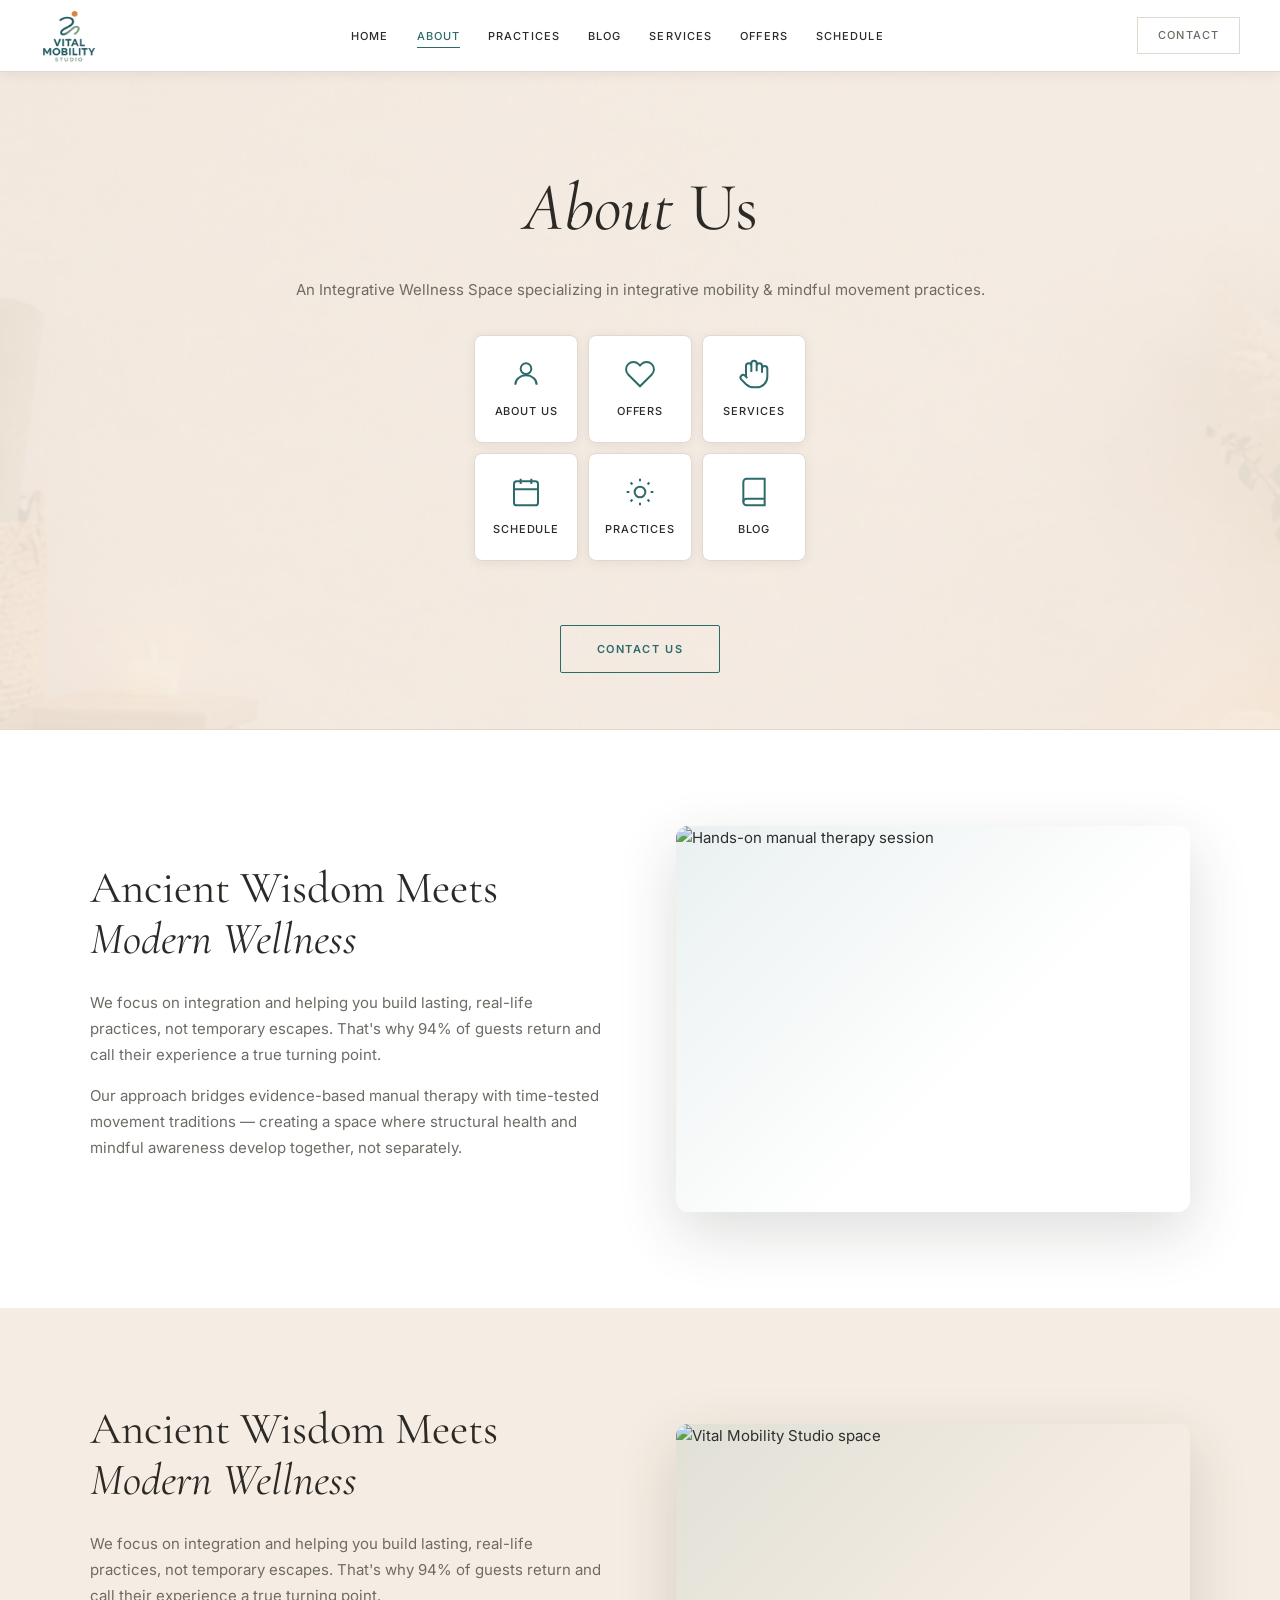
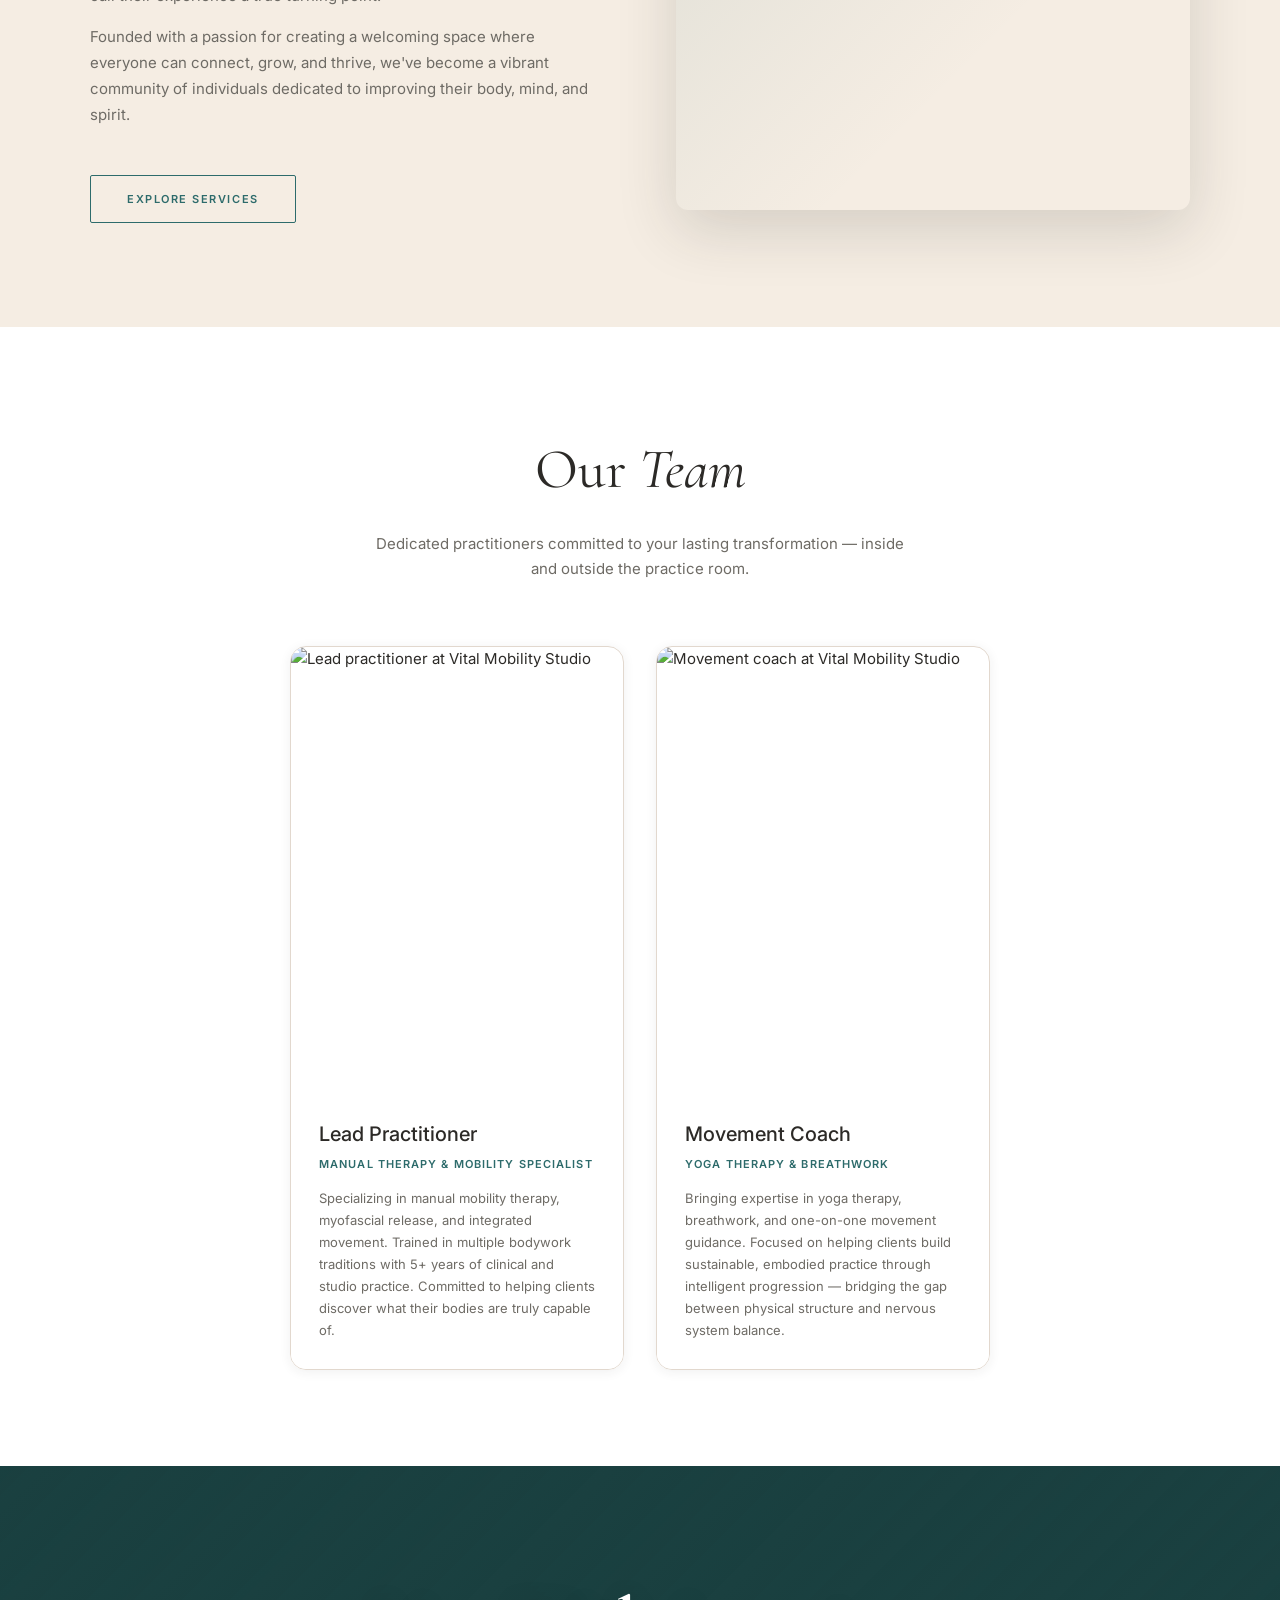
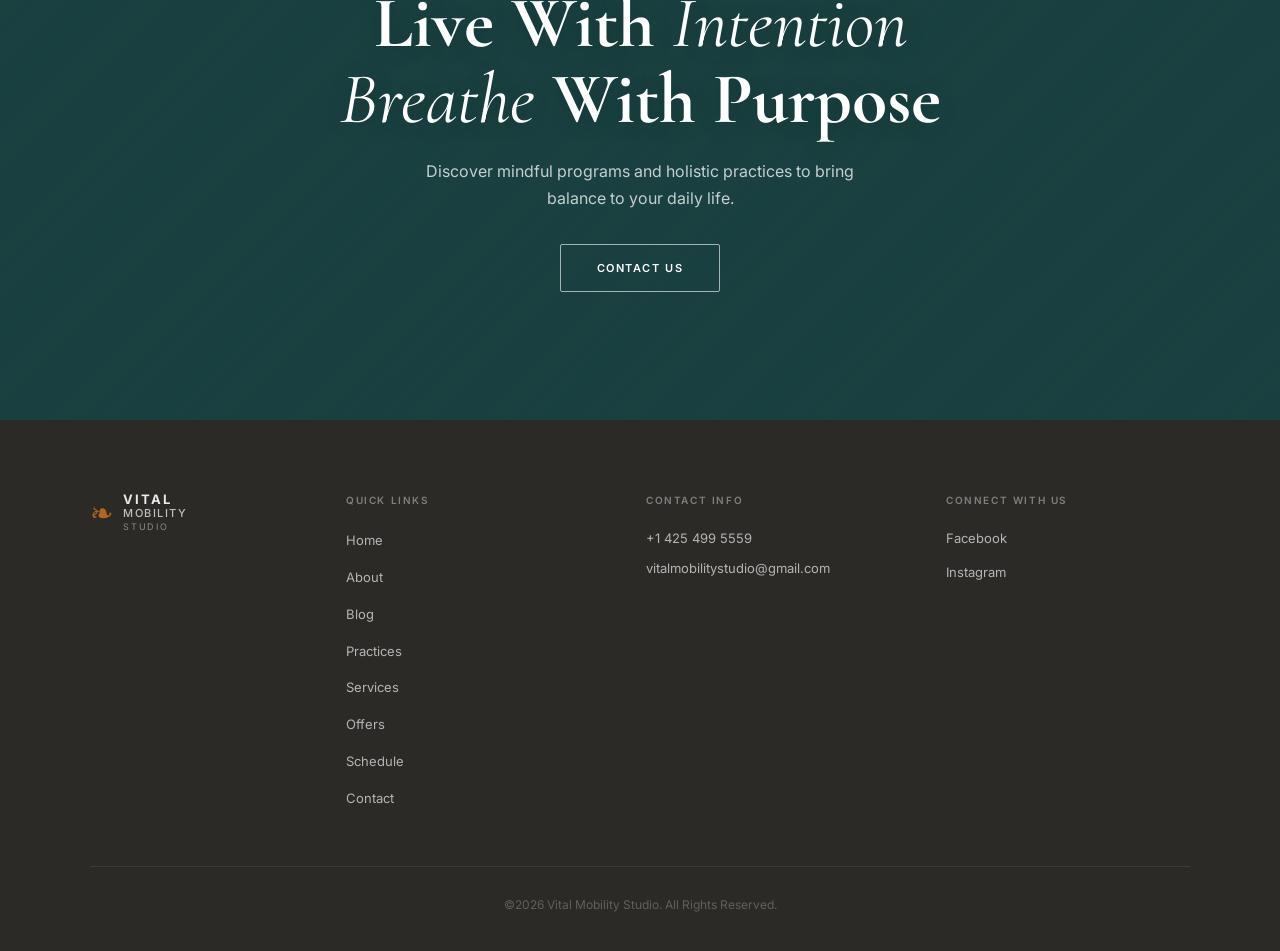
==== commit aa162564: "Fix logo across all pages, restore original light hero aesthetic Logo: - Nav: real logo PNG (white b" ====
--- a/about.html
+++ b/about.html
@@ -138,11 +138,14 @@
 <footer class="site-footer">
   <div class="footer-grid">
     <div class="footer-logo">
-      <svg viewBox="0 0 56 64" fill="none" xmlns="http://www.w3.org/2000/svg">
-        <circle cx="44" cy="9" r="5" fill="#d4761f" opacity="0.8"/>
-        <path d="M28 56 C28 42 42 40 42 26 C42 16 35 10 27 12 C19 14 16 22 19 30 C22 38 34 38 34 48 C34 54 26 58 22 57" stroke="rgba(255,255,255,0.75)" stroke-width="3.5" stroke-linecap="round" fill="none"/>
-      </svg>
-      <div class="footer-logo-text">Vital Mobility Studio</div>
+      <div class="footer-logo-name">
+        <span class="footer-logo-mark">&#x2767;</span>
+        <div>
+          <div class="footer-brand-vital">VITAL</div>
+          <div class="footer-brand-mobility">MOBILITY</div>
+          <div class="footer-brand-studio">STUDIO</div>
+        </div>
+      </div>
     </div>
     <div class="footer-col">
       <h4>Quick Links</h4>
--- a/css/style.css
+++ b/css/style.css
@@ -55,24 +55,9 @@
   display: flex;
   align-items: center;
   justify-content: space-between;
-  transition: background 0.4s var(--ease), box-shadow 0.4s var(--ease), border-color 0.4s var(--ease);
-  border-bottom: 1px solid transparent;
-}
-.site-nav.nav-top {
-  background: transparent;
-}
-.site-nav.nav-scrolled {
   background: rgba(255,255,255,0.97);
   backdrop-filter: blur(16px);
-  border-bottom-color: var(--border);
-  box-shadow: var(--shadow-sm);
-}
-
-/* Nav on non-hero pages (always opaque) */
-.nav-opaque {
-  background: rgba(255,255,255,0.97) !important;
-  backdrop-filter: blur(16px);
-  border-bottom-color: var(--border) !important;
+  border-bottom: 1px solid var(--border);
   box-shadow: var(--shadow-sm);
 }
 
@@ -84,19 +69,12 @@
 }
 .nav-logo svg { width: 44px; height: 52px; }
 .nav-logo-img {
-  height: 48px;
+  height: 56px;
   width: auto;
-  transition: filter 0.4s;
-}
-.site-nav.nav-top .nav-logo-img {
-  filter: brightness(0) invert(1);
-}
-
-/* Logo text changes colour based on nav state */
-.nav-logo-text-wrap div { transition: color 0.4s; }
-.site-nav.nav-top .nav-logo-text-wrap div { color: white !important; }
-.site-nav.nav-top .nav-logo svg path { stroke: white; }
-.site-nav.nav-top .nav-logo svg circle[fill="#d4761f"] { fill: #f0a050; }
+  object-fit: contain;
+  display: block;
+}
+
 
 .nav-links {
   display: flex;
@@ -114,9 +92,6 @@
   padding: 4px 0;
   border-bottom: 1px solid transparent;
 }
-.site-nav.nav-top .nav-links a { color: rgba(255,255,255,0.85); }
-.site-nav.nav-top .nav-links a:hover,
-.site-nav.nav-top .nav-links a.active { color: white; border-bottom-color: rgba(255,255,255,0.7); }
 .nav-links a:hover,
 .nav-links a.active { color: var(--teal); border-bottom-color: var(--teal); }
 
@@ -130,8 +105,6 @@
   border: 1px solid var(--border);
   transition: all 0.25s;
 }
-.site-nav.nav-top .nav-contact-btn { color: rgba(255,255,255,0.85); border-color: rgba(255,255,255,0.4); }
-.site-nav.nav-top .nav-contact-btn:hover { background: rgba(255,255,255,0.15); color: white; border-color: rgba(255,255,255,0.7); }
 .nav-contact-btn:hover { border-color: var(--teal); color: var(--teal); }
 
 .nav-toggle {
@@ -144,7 +117,6 @@
   border: none;
 }
 .nav-toggle span { display: block; width: 22px; height: 2px; background: var(--text); transition: all 0.3s; }
-.site-nav.nav-top .nav-toggle span { background: white; }
 
 .mobile-menu {
   display: none;
@@ -166,37 +138,26 @@
 
 /* ── Hero ───────────────────────────────────────────── */
 .hero {
-  min-height: 100vh;
+  min-height: 90vh;
   display: flex;
   flex-direction: column;
   align-items: center;
   justify-content: center;
   text-align: center;
-  padding: 120px 40px 80px;
+  padding: 80px 40px 72px;
   position: relative;
   overflow: hidden;
-  background: var(--teal-dark);
+  background: var(--bg);
 }
 .hero-bg {
   position: absolute;
   inset: -20%;
   background-size: cover;
   background-position: center;
-  opacity: 0.45;
+  opacity: 0.13;
   will-change: transform;
 }
-.hero::after {
-  content: '';
-  position: absolute;
-  inset: 0;
-  background: linear-gradient(
-    160deg,
-    rgba(26,64,64,0.55) 0%,
-    rgba(26,64,64,0.25) 50%,
-    rgba(26,64,64,0.65) 100%
-  );
-  z-index: 0;
-}
+/* No dark overlay — keep it airy */
 .hero-content {
   position: relative;
   z-index: 1;
@@ -204,52 +165,44 @@
 }
 .hero h1 {
   font-family: 'Cormorant Garamond', serif;
-  font-size: clamp(48px, 8vw, 96px);
-  line-height: 1.0;
+  font-size: clamp(46px, 7vw, 88px);
+  line-height: 1.05;
   font-weight: 400;
-  color: white;
-  text-shadow: 0 2px 24px rgba(0,0,0,0.2);
+  color: var(--text);
 }
 .hero-sub {
   font-size: 15px;
-  color: rgba(255,255,255,0.8);
+  color: var(--text-light);
   margin-top: 20px;
   max-width: 480px;
   margin-left: auto;
   margin-right: auto;
-  letter-spacing: 0.02em;
+  letter-spacing: 0.01em;
 }
 
 /* ── Page hero (interior) ───────────────────────────── */
 .page-hero {
-  min-height: 56vh;
+  min-height: 46vh;
   display: flex;
   flex-direction: column;
   align-items: center;
   justify-content: center;
   text-align: center;
-  padding: 100px 40px 60px;
+  padding: 80px 40px 56px;
   position: relative;
   overflow: hidden;
-  background: var(--teal-dark);
-}
-.page-hero::after {
-  content: '';
-  position: absolute;
-  inset: 0;
-  background: linear-gradient(160deg, rgba(26,64,64,0.6) 0%, rgba(26,64,64,0.3) 60%, rgba(26,64,64,0.7) 100%);
-  z-index: 0;
+  background: var(--bg);
+  border-bottom: 1px solid var(--border);
 }
 .page-hero > * { position: relative; z-index: 1; }
 .page-hero h1 {
   font-family: 'Cormorant Garamond', serif;
-  font-size: clamp(40px, 6vw, 72px);
+  font-size: clamp(40px, 6vw, 68px);
   font-weight: 400;
-  color: white;
-  text-shadow: 0 2px 20px rgba(0,0,0,0.2);
+  color: var(--text);
 }
 .page-hero > p {
-  color: rgba(255,255,255,0.75);
+  color: var(--text-light);
   margin-top: 14px;
   font-size: 15px;
 }
@@ -258,7 +211,7 @@
   inset: -20%;
   background-size: cover;
   background-position: center;
-  opacity: 0.4;
+  opacity: 0.1;
   will-change: transform;
   z-index: 0;
 }
@@ -275,21 +228,21 @@
   display: flex;
   flex-direction: column;
   align-items: center;
-  gap: 10px;
-  padding: 20px 16px;
-  background: rgba(255,255,255,0.1);
-  backdrop-filter: blur(12px);
-  border: 1px solid rgba(255,255,255,0.25);
+  gap: 12px;
+  padding: 22px 16px;
+  background: white;
+  border: 1px solid var(--border);
   border-radius: 8px;
-  transition: background 0.25s, border-color 0.25s, transform 0.25s;
+  transition: border-color 0.25s, box-shadow 0.25s, transform 0.25s;
+  box-shadow: var(--shadow-sm);
 }
 .nav-grid a:hover {
-  background: rgba(255,255,255,0.2);
-  border-color: rgba(255,255,255,0.5);
+  border-color: var(--teal);
+  box-shadow: var(--shadow-md);
   transform: translateY(-2px);
 }
-.nav-grid svg { width: 32px; height: 32px; color: rgba(255,255,255,0.9); }
-.nav-grid span { font-size: 11px; font-weight: 500; letter-spacing: 0.08em; text-transform: uppercase; color: rgba(255,255,255,0.9); }
+.nav-grid svg { width: 32px; height: 32px; color: var(--teal); }
+.nav-grid span { font-size: 11px; font-weight: 500; letter-spacing: 0.08em; text-transform: uppercase; color: var(--text); }
 
 /* ── Sections ───────────────────────────────────────── */
 section { padding: 96px 40px; }
@@ -830,8 +783,38 @@
   padding-bottom: 56px;
   border-bottom: 1px solid rgba(255,255,255,0.08);
 }
-.footer-logo svg { width: 44px; height: 52px; opacity: 0.9; }
-.footer-logo-img { height: 48px; width: auto; filter: brightness(0) invert(1); opacity: 0.85; }
+.footer-logo-name {
+  display: flex;
+  align-items: center;
+  gap: 10px;
+}
+.footer-logo-mark {
+  font-size: 28px;
+  color: var(--orange);
+  opacity: 0.8;
+  line-height: 1;
+}
+.footer-brand-vital {
+  font-size: 13px;
+  font-weight: 700;
+  letter-spacing: 0.16em;
+  color: rgba(255,255,255,0.9);
+  line-height: 1.2;
+}
+.footer-brand-mobility {
+  font-size: 11px;
+  font-weight: 500;
+  letter-spacing: 0.14em;
+  color: rgba(255,255,255,0.7);
+  line-height: 1.2;
+}
+.footer-brand-studio {
+  font-size: 9px;
+  font-weight: 400;
+  letter-spacing: 0.2em;
+  color: rgba(255,255,255,0.45);
+  line-height: 1.4;
+}
 .footer-logo-text { font-size: 10px; letter-spacing: 0.15em; text-transform: uppercase; opacity: 0.4; margin-top: 10px; }
 .footer-col h4 { font-size: 10px; font-weight: 600; letter-spacing: 0.16em; text-transform: uppercase; color: rgba(255,255,255,0.4); margin-bottom: 20px; }
 .footer-col ul { list-style: none; display: flex; flex-direction: column; gap: 12px; }
